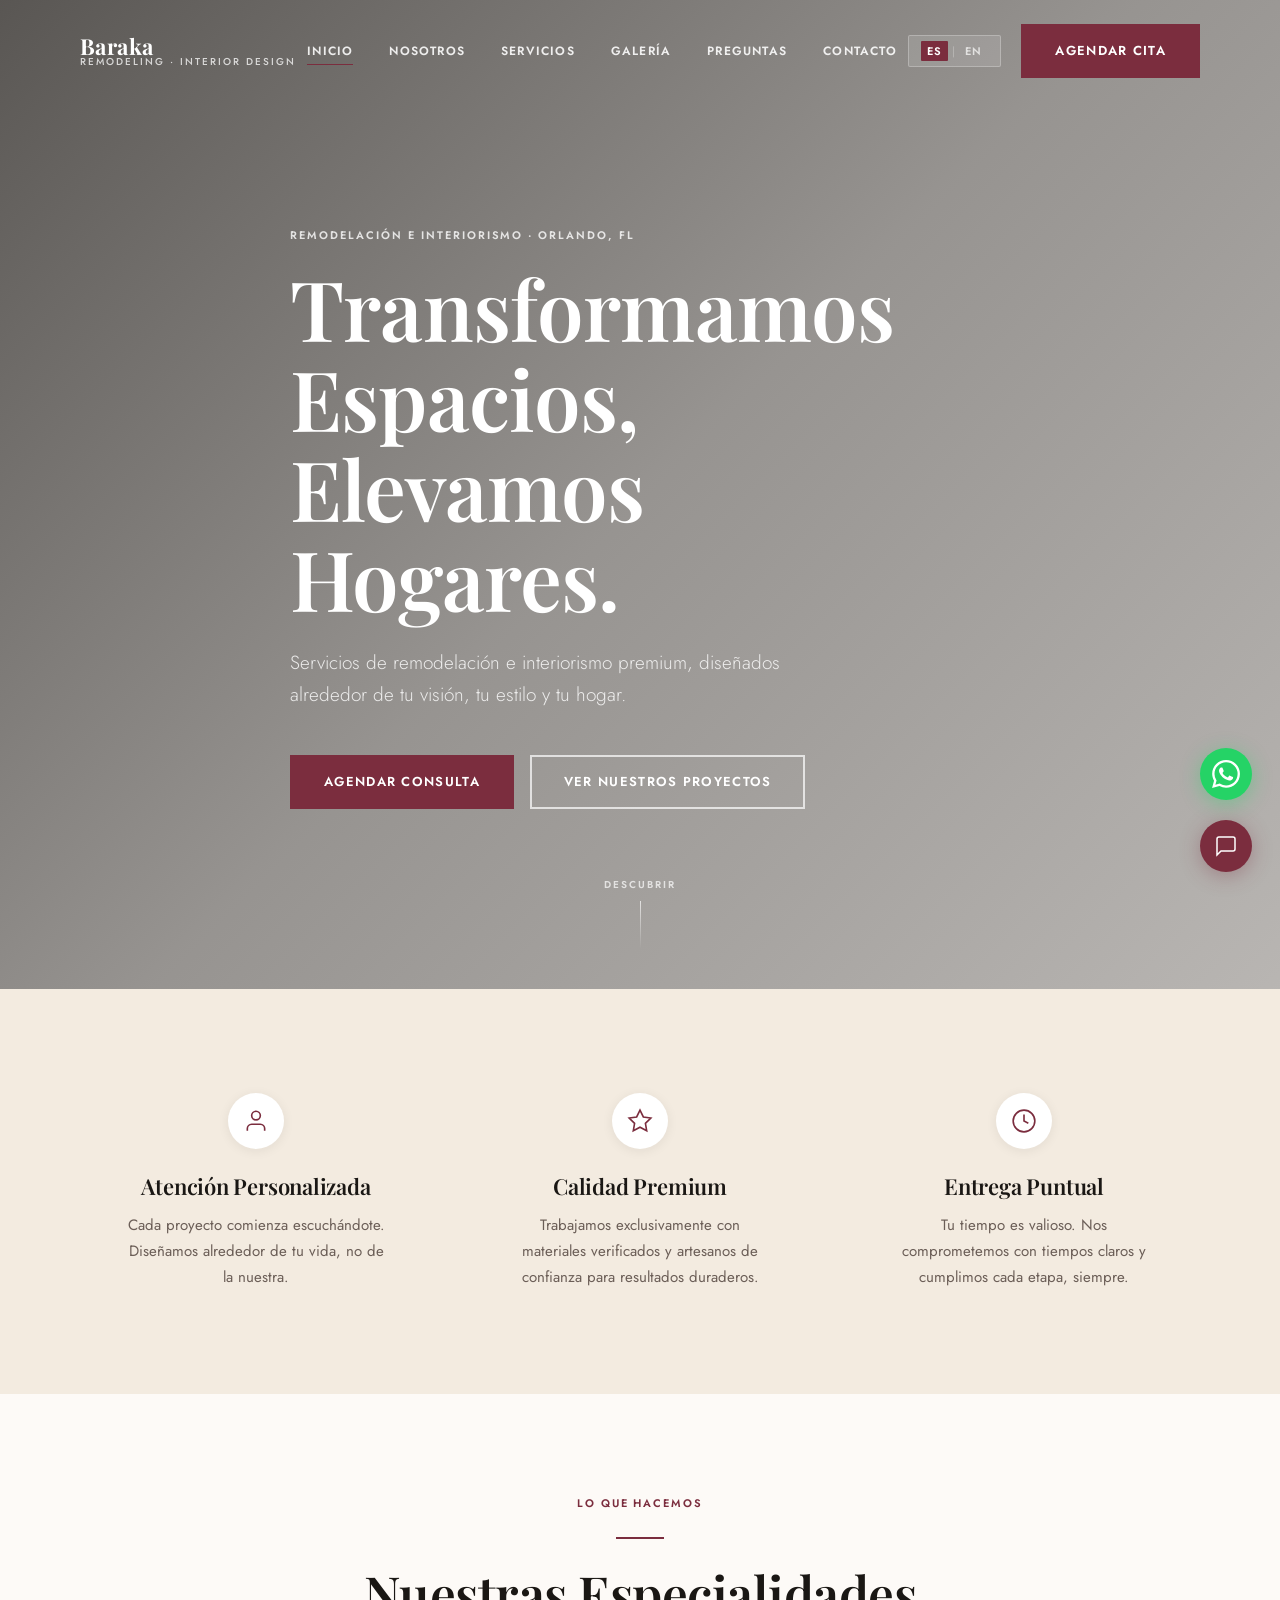
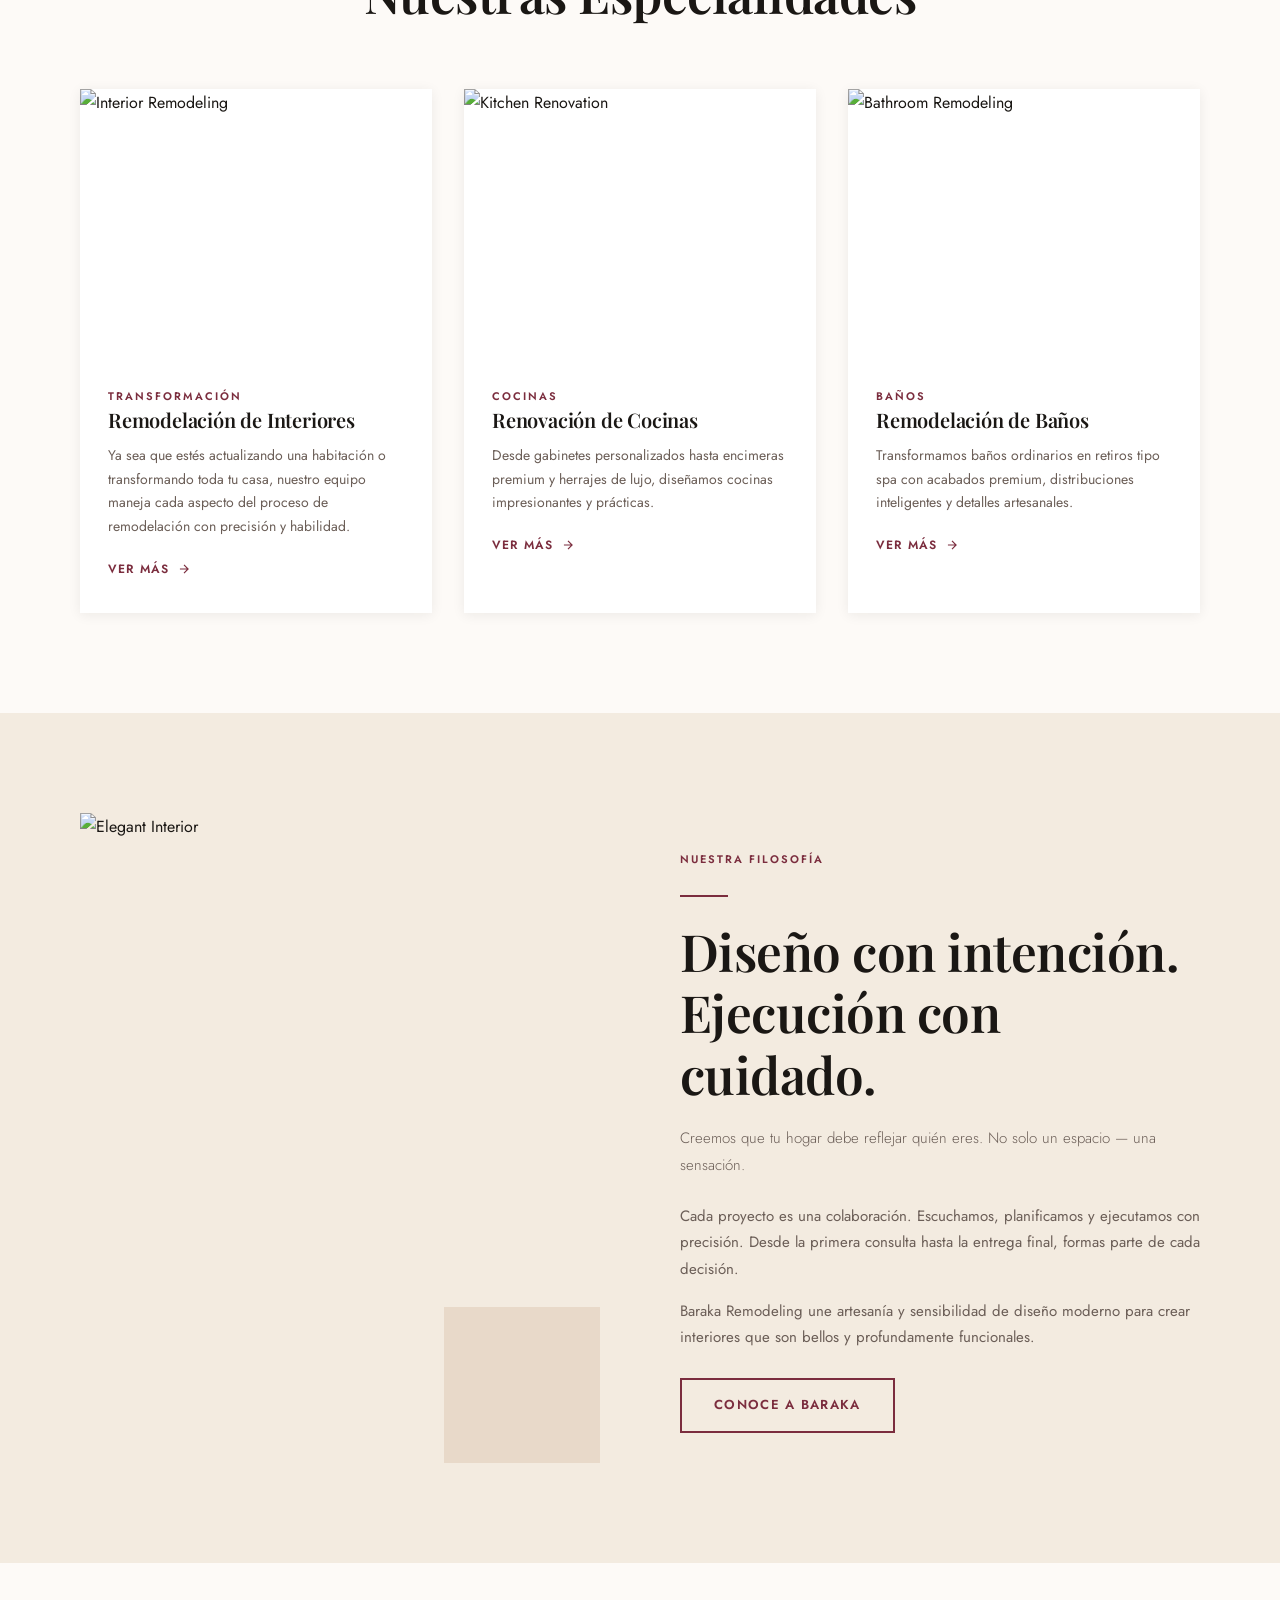
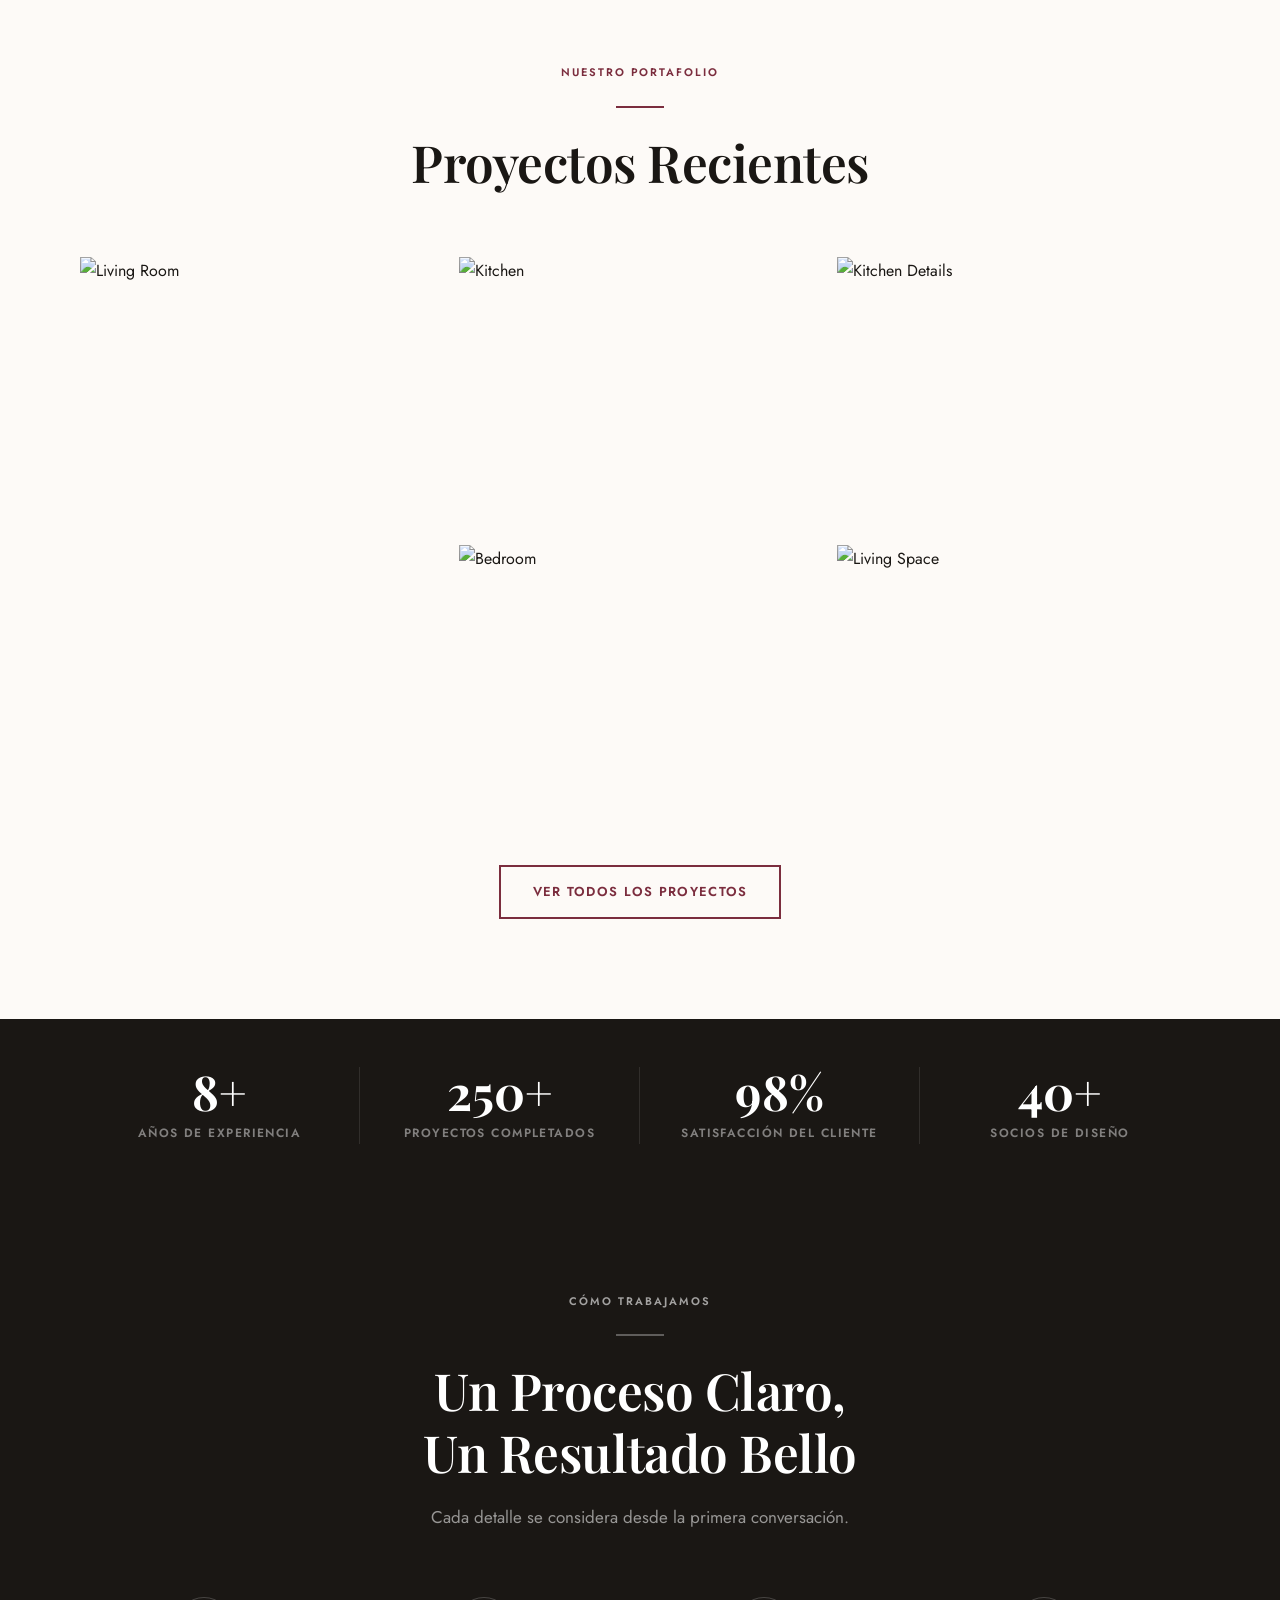
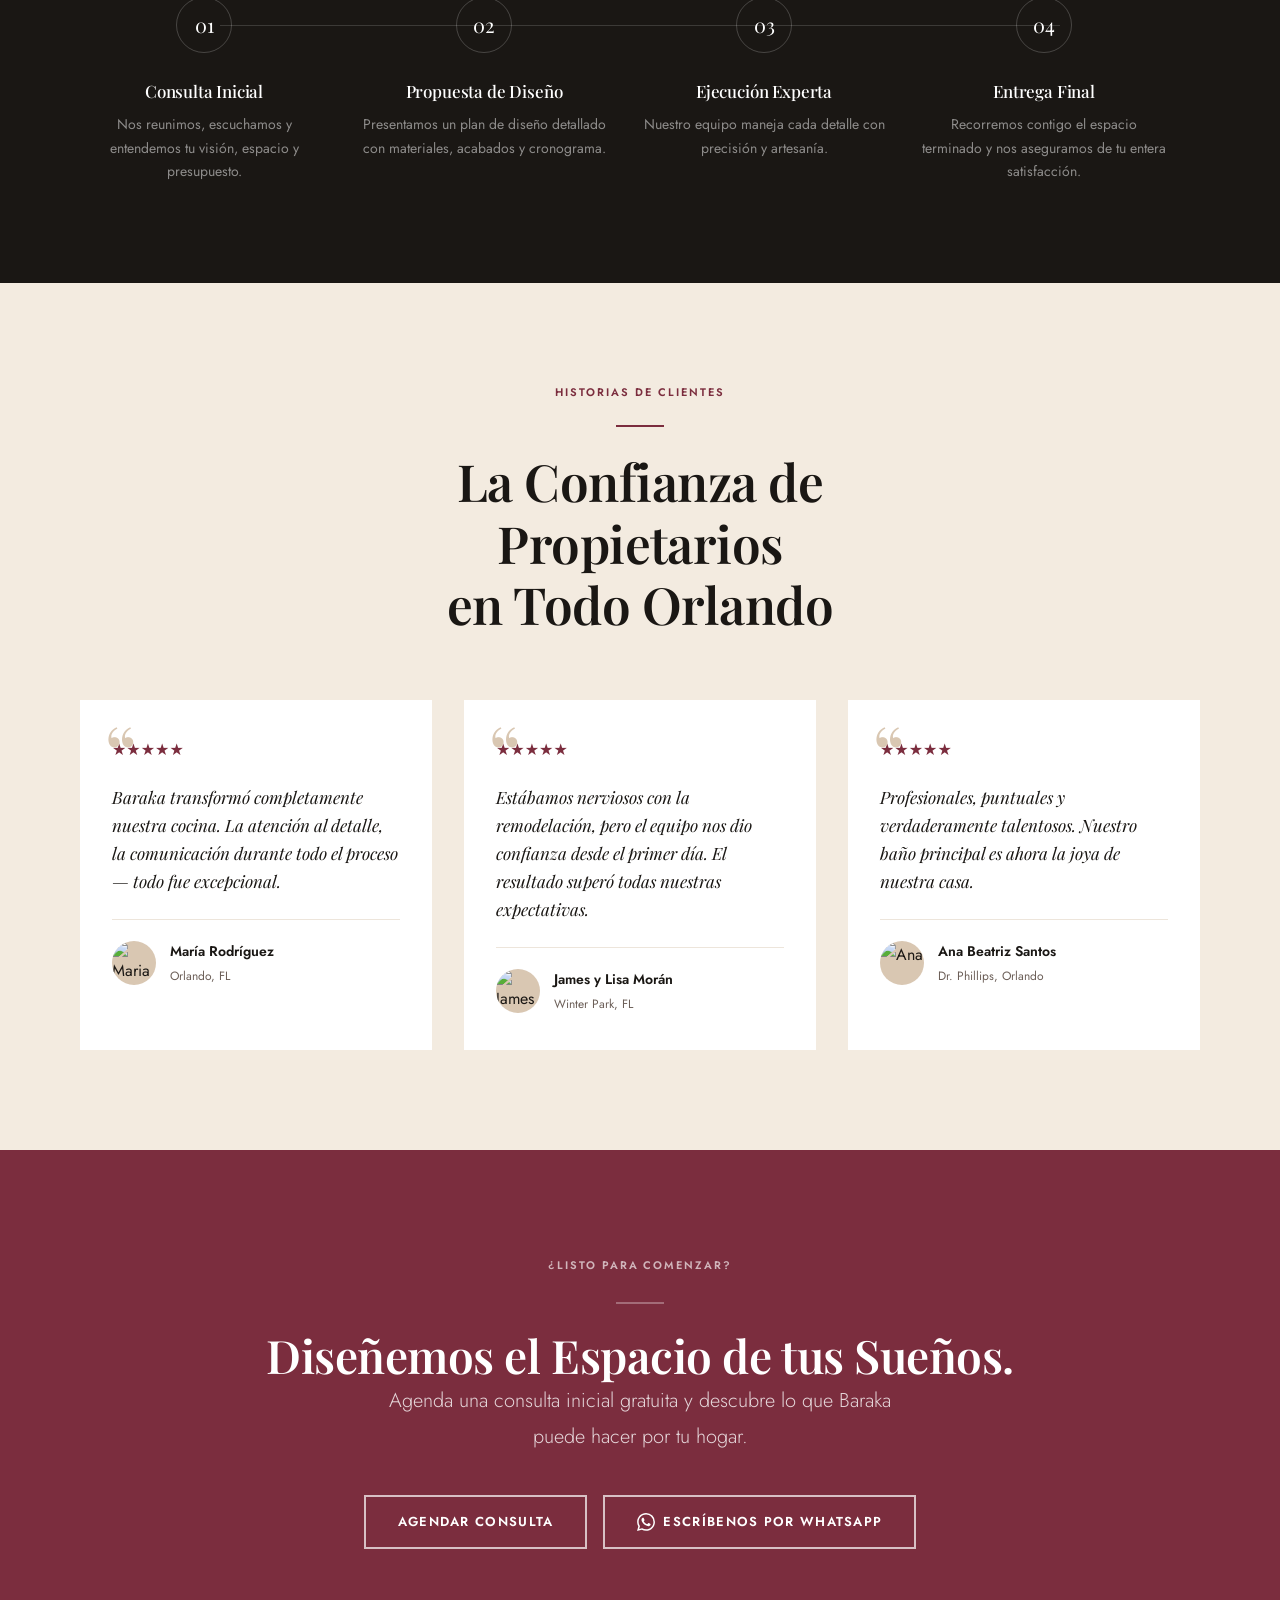
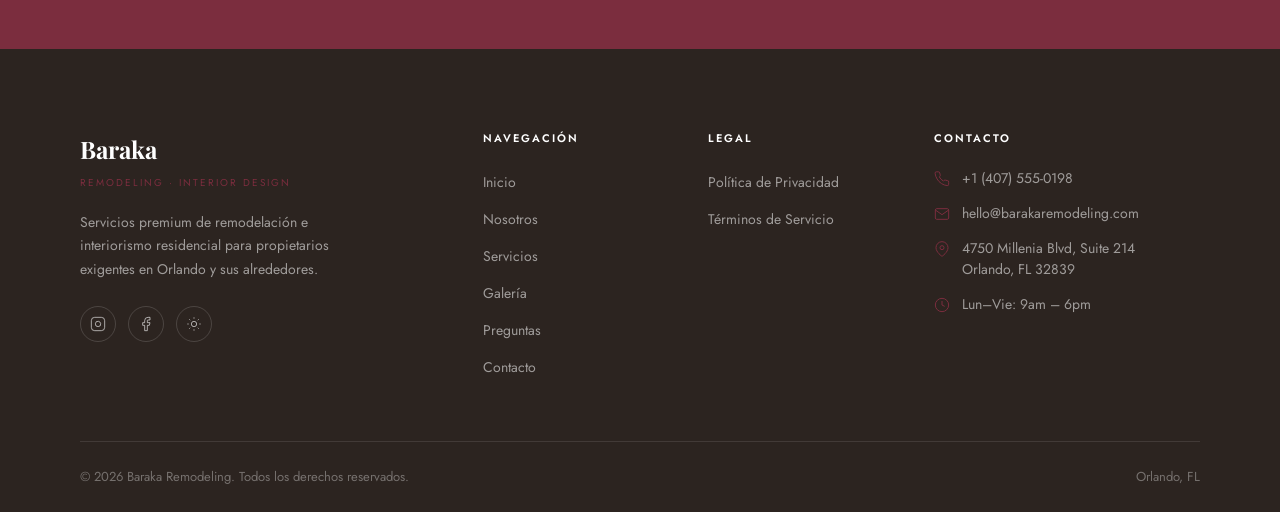
==== index.html @ dc4f1416 "full demo" ====
<!DOCTYPE html>
<html lang="es">
<head>
  <meta charset="UTF-8">
  <meta name="viewport" content="width=device-width, initial-scale=1.0">
  <meta name="description" content="Baraka Remodeling — Premium interior remodeling and design services in Orlando, FL. Transformamos espacios, elevamos hogares.">
  <title>Baraka Remodeling | Interior Design · Orlando, FL</title>
  <link rel="preconnect" href="https://fonts.googleapis.com">
  <link rel="preconnect" href="https://fonts.gstatic.com" crossorigin>
  <link rel="stylesheet" href="css/style.css">
  <!-- FB Pixel placeholder -->
  <!-- Google Analytics placeholder -->
</head>
<body>

<!-- ============================================================
     NAVBAR
     ============================================================ -->
<nav class="navbar transparent">
  <div class="nav-inner">
    <a href="index.html" class="nav-logo">
      <span class="logo-main">Baraka</span>
      <span class="logo-sub">Remodeling · Interior Design</span>
    </a>
    <div class="nav-links">
      <a href="index.html"    class="nav-link" data-i18n="nav.home">Inicio</a>
      <a href="about.html"    class="nav-link" data-i18n="nav.about">Nosotros</a>
      <a href="services.html" class="nav-link" data-i18n="nav.services">Servicios</a>
      <a href="gallery.html"  class="nav-link" data-i18n="nav.gallery">Galería</a>
      <a href="faq.html"      class="nav-link" data-i18n="nav.faq">Preguntas</a>
      <a href="contact.html"  class="nav-link" data-i18n="nav.contact">Contacto</a>
    </div>
    <div class="nav-right">
      <div class="lang-toggle">
        <button class="lang-btn" data-lang="es">ES</button>
        <span class="lang-sep">|</span>
        <button class="lang-btn" data-lang="en">EN</button>
      </div>
      <a href="contact.html" class="btn btn-primary nav-cta" data-i18n="nav.book">Agendar Cita</a>
    </div>
    <button class="hamburger" aria-label="Menu">
      <span></span><span></span><span></span>
    </button>
  </div>
</nav>

<!-- Mobile Nav -->
<div class="mobile-nav">
  <a href="index.html"    class="nav-link" data-i18n="nav.home">Inicio</a>
  <a href="about.html"    class="nav-link" data-i18n="nav.about">Nosotros</a>
  <a href="services.html" class="nav-link" data-i18n="nav.services">Servicios</a>
  <a href="gallery.html"  class="nav-link" data-i18n="nav.gallery">Galería</a>
  <a href="faq.html"      class="nav-link" data-i18n="nav.faq">Preguntas</a>
  <a href="contact.html"  class="nav-link" data-i18n="nav.contact">Contacto</a>
  <div class="mobile-lang">
    <button class="lang-btn" data-lang="es">ES</button>
    <button class="lang-btn" data-lang="en">EN</button>
  </div>
  <a href="contact.html" class="btn btn-primary" data-i18n="nav.book">Agendar Cita</a>
</div>

<!-- ============================================================
     HERO
     ============================================================ -->
<section class="hero">
  <div class="hero-bg" style="background-image: url('https://images.unsplash.com/photo-1618221195710-dd6b41faaea6?w=1800&q=85&auto=format&fit=crop');"></div>
  <div class="hero-overlay"></div>
  <div class="hero-content container">
    <span class="label" data-i18n="hero.label">Remodelación e Interiorismo · Orlando, FL</span>
    <h1 data-i18n="hero.h1">Transformamos Espacios,<br>Elevamos Hogares.</h1>
    <p class="hero-sub" data-i18n="hero.sub">Servicios de remodelación e interiorismo premium, diseñados alrededor de tu visión, tu estilo y tu hogar.</p>
    <div class="hero-cta">
      <a href="contact.html" class="btn btn-primary" data-i18n="hero.cta1">Agendar Consulta</a>
      <a href="gallery.html" class="btn btn-outline-light" data-i18n="hero.cta2">Ver Nuestros Proyectos</a>
    </div>
  </div>
  <div class="hero-scroll">
    <span data-i18n="hero.scroll">Descubrir</span>
    <div class="scroll-line"></div>
  </div>
</section>

<!-- ============================================================
     DIFFERENTIATORS
     ============================================================ -->
<section class="diff-section section-sm">
  <div class="container">
    <div class="diff-grid">
      <div class="diff-item fade-up">
        <div class="diff-icon">
          <svg viewBox="0 0 24 24" fill="none" stroke="currentColor" stroke-width="1.5">
            <path d="M20 21v-2a4 4 0 0 0-4-4H8a4 4 0 0 0-4 4v2"/>
            <circle cx="12" cy="7" r="4"/>
          </svg>
        </div>
        <h3 data-i18n="diff.1.title">Atención Personalizada</h3>
        <p data-i18n="diff.1.text">Cada proyecto comienza escuchándote. Diseñamos alrededor de tu vida, no de la nuestra.</p>
      </div>
      <div class="diff-item fade-up fade-up-delay-2">
        <div class="diff-icon">
          <svg viewBox="0 0 24 24" fill="none" stroke="currentColor" stroke-width="1.5">
            <path d="M12 2l3.09 6.26L22 9.27l-5 4.87 1.18 6.88L12 17.77l-6.18 3.25L7 14.14 2 9.27l6.91-1.01L12 2z"/>
          </svg>
        </div>
        <h3 data-i18n="diff.2.title">Calidad Premium</h3>
        <p data-i18n="diff.2.text">Trabajamos exclusivamente con materiales verificados y artesanos de confianza para resultados duraderos.</p>
      </div>
      <div class="diff-item fade-up fade-up-delay-4">
        <div class="diff-icon">
          <svg viewBox="0 0 24 24" fill="none" stroke="currentColor" stroke-width="1.5">
            <circle cx="12" cy="12" r="10"/>
            <polyline points="12 6 12 12 16 14"/>
          </svg>
        </div>
        <h3 data-i18n="diff.3.title">Entrega Puntual</h3>
        <p data-i18n="diff.3.text">Tu tiempo es valioso. Nos comprometemos con tiempos claros y cumplimos cada etapa, siempre.</p>
      </div>
    </div>
  </div>
</section>

<!-- ============================================================
     SERVICES
     ============================================================ -->
<section style="background: var(--cream);">
  <div class="container">
    <div class="section-header fade-up">
      <span class="label" data-i18n="services.label">Lo Que Hacemos</span>
      <span class="divider"></span>
      <h2 data-i18n="services.h2">Nuestras Especialidades</h2>
    </div>
    <div class="services-grid">
      <div class="service-card fade-up">
        <div class="service-card-img">
          <img src="https://images.unsplash.com/photo-1600210492493-0946911123ea?w=800&q=80&auto=format&fit=crop" alt="Interior Remodeling" loading="lazy">
        </div>
        <div class="service-card-body">
          <span class="label" data-i18n="s1.label">Transformación</span>
          <h3 data-i18n="s1.title">Remodelación de Interiores</h3>
          <p data-i18n="s1.p">Ya sea que estés actualizando una habitación o transformando toda tu casa, nuestro equipo maneja cada aspecto con precisión.</p>
          <a href="services.html" class="service-card-link">
            <span data-i18n="services.link">Ver más</span>
            <svg viewBox="0 0 24 24" fill="none" stroke="currentColor" stroke-width="2"><path d="M5 12h14M12 5l7 7-7 7"/></svg>
          </a>
        </div>
      </div>
      <div class="service-card fade-up fade-up-delay-2">
        <div class="service-card-img">
          <img src="https://images.unsplash.com/photo-1556909114-f6e7ad7d3136?w=800&q=80&auto=format&fit=crop" alt="Kitchen Renovation" loading="lazy">
        </div>
        <div class="service-card-body">
          <span class="label" data-i18n="s3.label">Cocinas</span>
          <h3 data-i18n="s3.title">Renovación de Cocinas</h3>
          <p data-i18n="s3.p">Desde gabinetes personalizados hasta encimeras premium y herrajes de lujo, diseñamos cocinas impresionantes y prácticas.</p>
          <a href="services.html" class="service-card-link">
            <span data-i18n="services.link">Ver más</span>
            <svg viewBox="0 0 24 24" fill="none" stroke="currentColor" stroke-width="2"><path d="M5 12h14M12 5l7 7-7 7"/></svg>
          </a>
        </div>
      </div>
      <div class="service-card fade-up fade-up-delay-4">
        <div class="service-card-img">
          <img src="https://images.unsplash.com/photo-1552321554-5fefe8c9ef14?w=800&q=80&auto=format&fit=crop" alt="Bathroom Remodeling" loading="lazy">
        </div>
        <div class="service-card-body">
          <span class="label" data-i18n="s4.label">Baños</span>
          <h3 data-i18n="s4.title">Remodelación de Baños</h3>
          <p data-i18n="s4.p">Transformamos baños ordinarios en retiros tipo spa con acabados premium, distribuciones inteligentes y detalles artesanales.</p>
          <a href="services.html" class="service-card-link">
            <span data-i18n="services.link">Ver más</span>
            <svg viewBox="0 0 24 24" fill="none" stroke="currentColor" stroke-width="2"><path d="M5 12h14M12 5l7 7-7 7"/></svg>
          </a>
        </div>
      </div>
    </div>
  </div>
</section>

<!-- ============================================================
     APPROACH / PHILOSOPHY SPLIT
     ============================================================ -->
<section class="split-section bg-beige">
  <div class="container">
    <div class="split-grid">
      <div class="split-img fade-up">
        <img src="https://images.unsplash.com/photo-1615529328331-f8917597711f?w=900&q=80&auto=format&fit=crop" alt="Elegant Interior" loading="lazy">
        <div class="split-img-accent"></div>
      </div>
      <div class="split-text fade-up fade-up-delay-2">
        <span class="label" data-i18n="approach.label">Nuestra Filosofía</span>
        <span class="divider divider-left"></span>
        <h2 data-i18n="approach.h2">Diseño con intención.<br>Ejecutado con cuidado.</h2>
        <p class="lead" data-i18n="approach.lead">Creemos que tu hogar debe reflejar quién eres. No solo un espacio — una sensación.</p>
        <p data-i18n="approach.p1">Cada proyecto es una colaboración. Escuchamos, planificamos y ejecutamos con precisión. Desde la primera consulta hasta la entrega final, formas parte de cada decisión.</p>
        <p data-i18n="approach.p2">Baraka Remodeling une artesanía y sensibilidad de diseño moderno para crear interiores que son bellos y profundamente funcionales.</p>
        <a href="about.html" class="btn btn-wine-outline" data-i18n="approach.cta">Conoce a Baraka</a>
      </div>
    </div>
  </div>
</section>

<!-- ============================================================
     GALLERY PREVIEW
     ============================================================ -->
<section style="background: var(--cream);">
  <div class="container">
    <div class="section-header fade-up">
      <span class="label" data-i18n="gallery.label">Nuestro Portafolio</span>
      <span class="divider"></span>
      <h2 data-i18n="gallery.h2">Proyectos Recientes</h2>
    </div>
    <div class="gallery-preview-grid fade-up">
      <div class="gallery-item tall">
        <img src="https://images.unsplash.com/photo-1586023492125-27b2c045efd7?w=800&q=80&auto=format&fit=crop" alt="Living Room" loading="lazy">
        <div class="gallery-overlay">
          <div class="gallery-overlay-icon">
            <svg width="32" height="32" viewBox="0 0 24 24" fill="none" stroke="currentColor" stroke-width="1.5"><path d="M21 15a2 2 0 0 1-2 2H7l-4 4V5a2 2 0 0 1 2-2h14a2 2 0 0 1 2 2z"/></svg>
          </div>
        </div>
      </div>
      <div class="gallery-item">
        <img src="https://images.unsplash.com/photo-1631679706909-1844bbd07221?w=800&q=80&auto=format&fit=crop" alt="Kitchen" loading="lazy">
        <div class="gallery-overlay"><div class="gallery-overlay-icon"><svg width="32" height="32" viewBox="0 0 24 24" fill="none" stroke="currentColor" stroke-width="1.5"><path d="M21 15a2 2 0 0 1-2 2H7l-4 4V5a2 2 0 0 1 2-2h14a2 2 0 0 1 2 2z"/></svg></div></div>
      </div>
      <div class="gallery-item">
        <img src="https://images.unsplash.com/photo-1600566752355-35792bedcfea?w=800&q=80&auto=format&fit=crop" alt="Kitchen Details" loading="lazy">
        <div class="gallery-overlay"><div class="gallery-overlay-icon"><svg width="32" height="32" viewBox="0 0 24 24" fill="none" stroke="currentColor" stroke-width="1.5"><path d="M21 15a2 2 0 0 1-2 2H7l-4 4V5a2 2 0 0 1 2-2h14a2 2 0 0 1 2 2z"/></svg></div></div>
      </div>
      <div class="gallery-item">
        <img src="https://images.unsplash.com/photo-1560185007-cde436f6a4d0?w=800&q=80&auto=format&fit=crop" alt="Bedroom" loading="lazy">
        <div class="gallery-overlay"><div class="gallery-overlay-icon"><svg width="32" height="32" viewBox="0 0 24 24" fill="none" stroke="currentColor" stroke-width="1.5"><path d="M21 15a2 2 0 0 1-2 2H7l-4 4V5a2 2 0 0 1 2-2h14a2 2 0 0 1 2 2z"/></svg></div></div>
      </div>
      <div class="gallery-item">
        <img src="https://images.unsplash.com/photo-1583847268964-b28dc8f51f92?w=800&q=80&auto=format&fit=crop" alt="Living Space" loading="lazy">
        <div class="gallery-overlay"><div class="gallery-overlay-icon"><svg width="32" height="32" viewBox="0 0 24 24" fill="none" stroke="currentColor" stroke-width="1.5"><path d="M21 15a2 2 0 0 1-2 2H7l-4 4V5a2 2 0 0 1 2-2h14a2 2 0 0 1 2 2z"/></svg></div></div>
      </div>
    </div>
    <div style="text-align: center; margin-top: 48px;" class="fade-up">
      <a href="gallery.html" class="btn btn-wine-outline" data-i18n="gallery.cta">Ver Todos los Proyectos</a>
    </div>
  </div>
</section>

<!-- ============================================================
     STATS BAR
     ============================================================ -->
<div class="stats-bar">
  <div class="container">
    <div class="stats-grid">
      <div class="stat-item fade-up">
        <div class="stat-num" data-i18n="stats.1.num">8<span>+</span></div>
        <div class="stat-label" data-i18n="stats.1.label">Años de Experiencia</div>
      </div>
      <div class="stat-item fade-up fade-up-delay-1">
        <div class="stat-num" data-i18n="stats.2.num">250<span>+</span></div>
        <div class="stat-label" data-i18n="stats.2.label">Proyectos Completados</div>
      </div>
      <div class="stat-item fade-up fade-up-delay-2">
        <div class="stat-num" data-i18n="stats.3.num">98<span>%</span></div>
        <div class="stat-label" data-i18n="stats.3.label">Satisfacción del Cliente</div>
      </div>
      <div class="stat-item fade-up fade-up-delay-3">
        <div class="stat-num" data-i18n="stats.4.num">40<span>+</span></div>
        <div class="stat-label" data-i18n="stats.4.label">Socios de Diseño</div>
      </div>
    </div>
  </div>
</div>

<!-- ============================================================
     PROCESS
     ============================================================ -->
<section class="process-section">
  <div class="container">
    <div class="section-header fade-up">
      <span class="label" data-i18n="process.label">Cómo Trabajamos</span>
      <span class="divider"></span>
      <h2 data-i18n="process.h2">Un Proceso Claro,<br>Un Resultado Bello</h2>
      <p data-i18n="process.sub">Cada detalle se considera desde la primera conversación.</p>
    </div>
    <div class="process-grid">
      <div class="process-step fade-up">
        <div class="process-num">01</div>
        <h4 data-i18n="process.1.title">Consulta Inicial</h4>
        <p data-i18n="process.1.text">Nos reunimos, escuchamos y entendemos tu visión, espacio y presupuesto.</p>
      </div>
      <div class="process-step fade-up fade-up-delay-1">
        <div class="process-num">02</div>
        <h4 data-i18n="process.2.title">Propuesta de Diseño</h4>
        <p data-i18n="process.2.text">Presentamos un plan de diseño detallado con materiales, acabados y cronograma.</p>
      </div>
      <div class="process-step fade-up fade-up-delay-2">
        <div class="process-num">03</div>
        <h4 data-i18n="process.3.title">Ejecución Experta</h4>
        <p data-i18n="process.3.text">Nuestro equipo maneja cada detalle con precisión y artesanía.</p>
      </div>
      <div class="process-step fade-up fade-up-delay-3">
        <div class="process-num">04</div>
        <h4 data-i18n="process.4.title">Entrega Final</h4>
        <p data-i18n="process.4.text">Recorremos contigo el espacio terminado y nos aseguramos de tu entera satisfacción.</p>
      </div>
    </div>
  </div>
</section>

<!-- ============================================================
     TESTIMONIALS
     ============================================================ -->
<section class="testimonials-section">
  <div class="container">
    <div class="section-header fade-up">
      <span class="label" data-i18n="testimonials.label">Historias de Clientes</span>
      <span class="divider"></span>
      <h2 data-i18n="testimonials.h2">La Confianza de Propietarios<br>en Todo Orlando</h2>
    </div>
    <div class="testimonial-grid">
      <div class="testimonial-card fade-up">
        <div class="testimonial-stars">
          ★★★★★
        </div>
        <blockquote data-i18n="testimonials.1.q">"Baraka transformó completamente nuestra cocina. La atención al detalle, la comunicación durante todo el proceso — todo fue excepcional."</blockquote>
        <div class="testimonial-author">
          <div class="testimonial-avatar">
            <img src="https://images.unsplash.com/photo-1494790108377-be9c29b29330?w=120&q=80&auto=format&fit=crop&crop=face" alt="Maria" loading="lazy">
          </div>
          <div>
            <div class="testimonial-name" data-i18n="testimonials.1.name">María Rodríguez</div>
            <div class="testimonial-loc" data-i18n="testimonials.1.loc">Orlando, FL</div>
          </div>
        </div>
      </div>
      <div class="testimonial-card fade-up fade-up-delay-2">
        <div class="testimonial-stars">★★★★★</div>
        <blockquote data-i18n="testimonials.2.q">"Estábamos nerviosos con la remodelación, pero el equipo nos dio confianza desde el primer día. El resultado superó todas nuestras expectativas."</blockquote>
        <div class="testimonial-author">
          <div class="testimonial-avatar">
            <img src="https://images.unsplash.com/photo-1500648767791-00dcc994a43e?w=120&q=80&auto=format&fit=crop&crop=face" alt="James" loading="lazy">
          </div>
          <div>
            <div class="testimonial-name" data-i18n="testimonials.2.name">James y Lisa Morán</div>
            <div class="testimonial-loc" data-i18n="testimonials.2.loc">Winter Park, FL</div>
          </div>
        </div>
      </div>
      <div class="testimonial-card fade-up fade-up-delay-4">
        <div class="testimonial-stars">★★★★★</div>
        <blockquote data-i18n="testimonials.3.q">"Profesionales, puntuales y verdaderamente talentosos. Nuestro baño principal es ahora la joya de nuestra casa."</blockquote>
        <div class="testimonial-author">
          <div class="testimonial-avatar">
            <img src="https://images.unsplash.com/photo-1531746020798-e6953c6e8e04?w=120&q=80&auto=format&fit=crop&crop=face" alt="Ana" loading="lazy">
          </div>
          <div>
            <div class="testimonial-name" data-i18n="testimonials.3.name">Ana Beatriz Santos</div>
            <div class="testimonial-loc" data-i18n="testimonials.3.loc">Dr. Phillips, Orlando</div>
          </div>
        </div>
      </div>
    </div>
  </div>
</section>

<!-- ============================================================
     CTA FINAL
     ============================================================ -->
<section class="cta-section">
  <div class="container">
    <div class="fade-up" style="text-align: center;">
      <span class="label" data-i18n="cta.label">¿Listo para Comenzar?</span>
      <span class="divider"></span>
      <h2 data-i18n="cta.h2">Diseñemos el Espacio de tus Sueños.</h2>
      <p class="lead" data-i18n="cta.lead">Agenda una consulta inicial gratuita y descubre lo que Baraka puede hacer por tu hogar.</p>
      <div class="cta-btns">
        <a href="contact.html" class="btn btn-outline-light" data-i18n="cta.btn1">Agendar Consulta</a>
        <a href="https://wa.me/14075550198" target="_blank" rel="noopener" class="btn btn-outline-light">
          <svg width="18" height="18" viewBox="0 0 24 24" fill="currentColor"><path d="M17.472 14.382c-.297-.149-1.758-.867-2.03-.967-.273-.099-.471-.148-.67.15-.197.297-.767.966-.94 1.164-.173.199-.347.223-.644.075-.297-.15-1.255-.463-2.39-1.475-.883-.788-1.48-1.761-1.653-2.059-.173-.297-.018-.458.13-.606.134-.133.298-.347.446-.52.149-.174.198-.298.298-.497.099-.198.05-.371-.025-.52-.075-.149-.669-1.612-.916-2.207-.242-.579-.487-.5-.669-.51-.173-.008-.371-.01-.57-.01-.198 0-.52.074-.792.372-.272.297-1.04 1.016-1.04 2.479 0 1.462 1.065 2.875 1.213 3.074.149.198 2.096 3.2 5.077 4.487.709.306 1.262.489 1.694.625.712.227 1.36.195 1.871.118.571-.085 1.758-.719 2.006-1.413.248-.694.248-1.289.173-1.413-.074-.124-.272-.198-.57-.347m-5.421 7.403h-.004a9.87 9.87 0 01-5.031-1.378l-.361-.214-3.741.982.998-3.648-.235-.374a9.86 9.86 0 01-1.51-5.26c.001-5.45 4.436-9.884 9.888-9.884 2.64 0 5.122 1.03 6.988 2.898a9.825 9.825 0 012.893 6.994c-.003 5.45-4.437 9.884-9.885 9.884m8.413-18.297A11.815 11.815 0 0012.05 0C5.495 0 .16 5.335.157 11.892c0 2.096.547 4.142 1.588 5.945L.057 24l6.305-1.654a11.882 11.882 0 005.683 1.448h.005c6.554 0 11.89-5.335 11.893-11.893a11.821 11.821 0 00-3.48-8.413z"/></svg>
          <span data-i18n="cta.btn2">Escríbenos por WhatsApp</span>
        </a>
      </div>
    </div>
  </div>
</section>

<!-- ============================================================
     FOOTER
     ============================================================ -->
<footer>
  <div class="container">
    <div class="footer-grid">
      <div class="footer-brand">
        <span class="logo-main">Baraka</span>
        <span class="logo-sub">Remodeling · Interior Design</span>
        <p data-i18n="footer.desc">Servicios premium de remodelación e interiorismo residencial para propietarios exigentes en Orlando y sus alrededores.</p>
        <div class="footer-social">
          <a href="#" aria-label="Instagram">
            <svg viewBox="0 0 24 24" fill="none" stroke="currentColor" stroke-width="1.5"><rect x="2" y="2" width="20" height="20" rx="5" ry="5"/><path d="M16 11.37A4 4 0 1 1 12.63 8 4 4 0 0 1 16 11.37z"/><line x1="17.5" y1="6.5" x2="17.51" y2="6.5"/></svg>
          </a>
          <a href="#" aria-label="Facebook">
            <svg viewBox="0 0 24 24" fill="none" stroke="currentColor" stroke-width="1.5"><path d="M18 2h-3a5 5 0 0 0-5 5v3H7v4h3v8h4v-8h3l1-4h-4V7a1 1 0 0 1 1-1h3z"/></svg>
          </a>
          <a href="#" aria-label="Pinterest">
            <svg viewBox="0 0 24 24" fill="none" stroke="currentColor" stroke-width="1.5"><path d="M8 12a4 4 0 1 0 8 0 4 4 0 0 0-8 0"/><path d="M12 2v2M12 20v2M4.93 4.93l1.41 1.41M17.66 17.66l1.41 1.41M2 12h2M20 12h2M4.93 19.07l1.41-1.41M17.66 6.34l1.41-1.41"/></svg>
          </a>
        </div>
      </div>

      <div class="footer-col">
        <h5 data-i18n="footer.links">Navegación</h5>
        <ul>
          <li><a href="index.html"    data-i18n="nav.home">Inicio</a></li>
          <li><a href="about.html"    data-i18n="nav.about">Nosotros</a></li>
          <li><a href="services.html" data-i18n="nav.services">Servicios</a></li>
          <li><a href="gallery.html"  data-i18n="nav.gallery">Galería</a></li>
          <li><a href="faq.html"      data-i18n="nav.faq">Preguntas</a></li>
          <li><a href="contact.html"  data-i18n="nav.contact">Contacto</a></li>
        </ul>
      </div>

      <div class="footer-col">
        <h5 data-i18n="footer.legal">Legal</h5>
        <ul>
          <li><a href="#" data-i18n="footer.privacy">Política de Privacidad</a></li>
          <li><a href="#" data-i18n="footer.terms">Términos de Servicio</a></li>
        </ul>
      </div>

      <div class="footer-col">
        <h5 data-i18n="footer.contact">Contacto</h5>
        <div class="footer-contact-item">
          <svg viewBox="0 0 24 24" fill="none" stroke="currentColor" stroke-width="1.5"><path d="M22 16.92v3a2 2 0 0 1-2.18 2 19.79 19.79 0 0 1-8.63-3.07A19.5 19.5 0 0 1 4.69 12a19.79 19.79 0 0 1-3.07-8.67A2 2 0 0 1 3.6 1.24h3a2 2 0 0 1 2 1.72c.127.96.361 1.903.7 2.81a2 2 0 0 1-.45 2.11L7.91 8.84a16 16 0 0 0 6.29 6.29l.96-.96a2 2 0 0 1 2.11-.45c.907.339 1.85.573 2.81.7A2 2 0 0 1 22 16.92z"/></svg>
          <span data-i18n="footer.phone">+1 (407) 555-0198</span>
        </div>
        <div class="footer-contact-item">
          <svg viewBox="0 0 24 24" fill="none" stroke="currentColor" stroke-width="1.5"><path d="M4 4h16c1.1 0 2 .9 2 2v12c0 1.1-.9 2-2 2H4c-1.1 0-2-.9-2-2V6c0-1.1.9-2 2-2z"/><polyline points="22,6 12,13 2,6"/></svg>
          <span data-i18n="footer.email">hello@barakaremodeling.com</span>
        </div>
        <div class="footer-contact-item">
          <svg viewBox="0 0 24 24" fill="none" stroke="currentColor" stroke-width="1.5"><path d="M21 10c0 7-9 13-9 13s-9-6-9-13a9 9 0 0 1 18 0z"/><circle cx="12" cy="10" r="3"/></svg>
          <span data-i18n="footer.address">4750 Millenia Blvd, Suite 214<br>Orlando, FL 32839</span>
        </div>
        <div class="footer-contact-item">
          <svg viewBox="0 0 24 24" fill="none" stroke="currentColor" stroke-width="1.5"><circle cx="12" cy="12" r="10"/><polyline points="12 6 12 12 16 14"/></svg>
          <span data-i18n="footer.hours">Lun–Vie: 9am – 6pm</span>
        </div>
      </div>
    </div>
    <div class="footer-bottom">
      <span data-i18n="footer.copy">© 2026 Baraka Remodeling. Todos los derechos reservados.</span>
      <span data-i18n="footer.loc">Orlando, FL</span>
    </div>
  </div>
</footer>

<!-- ============================================================
     WHATSAPP FLOAT
     ============================================================ -->
<a href="https://wa.me/14075550198" target="_blank" rel="noopener" class="whatsapp-float" aria-label="WhatsApp">
  <svg viewBox="0 0 24 24" fill="currentColor"><path d="M17.472 14.382c-.297-.149-1.758-.867-2.03-.967-.273-.099-.471-.148-.67.15-.197.297-.767.966-.94 1.164-.173.199-.347.223-.644.075-.297-.15-1.255-.463-2.39-1.475-.883-.788-1.48-1.761-1.653-2.059-.173-.297-.018-.458.13-.606.134-.133.298-.347.446-.52.149-.174.198-.298.298-.497.099-.198.05-.371-.025-.52-.075-.149-.669-1.612-.916-2.207-.242-.579-.487-.5-.669-.51-.173-.008-.371-.01-.57-.01-.198 0-.52.074-.792.372-.272.297-1.04 1.016-1.04 2.479 0 1.462 1.065 2.875 1.213 3.074.149.198 2.096 3.2 5.077 4.487.709.306 1.262.489 1.694.625.712.227 1.36.195 1.871.118.571-.085 1.758-.719 2.006-1.413.248-.694.248-1.289.173-1.413-.074-.124-.272-.198-.57-.347m-5.421 7.403h-.004a9.87 9.87 0 01-5.031-1.378l-.361-.214-3.741.982.998-3.648-.235-.374a9.86 9.86 0 01-1.51-5.26c.001-5.45 4.436-9.884 9.888-9.884 2.64 0 5.122 1.03 6.988 2.898a9.825 9.825 0 012.893 6.994c-.003 5.45-4.437 9.884-9.885 9.884m8.413-18.297A11.815 11.815 0 0012.05 0C5.495 0 .16 5.335.157 11.892c0 2.096.547 4.142 1.588 5.945L.057 24l6.305-1.654a11.882 11.882 0 005.683 1.448h.005c6.554 0 11.89-5.335 11.893-11.893a11.821 11.821 0 00-3.48-8.413z"/></svg>
</a>

<!-- ============================================================
     CHATBOT
     ============================================================ -->
<div class="chatbot-float">
  <div class="chat-window" id="chat-window">
    <div class="chat-header">
      <div class="chat-avatar">
        <svg viewBox="0 0 24 24" fill="none" stroke="currentColor" stroke-width="1.5"><path d="M21 15a2 2 0 0 1-2 2H7l-4 4V5a2 2 0 0 1 2-2h14a2 2 0 0 1 2 2z"/></svg>
      </div>
      <div class="chat-header-info">
        <div class="chat-name">Baraka Assistant</div>
        <div class="chat-status"><span class="status-dot"></span> En línea · Online</div>
      </div>
    </div>
    <div class="chat-messages"></div>
    <div class="chat-chips">
      <button class="chat-chip" data-i18n="chat.chip1">Servicios</button>
      <button class="chat-chip" data-i18n="chat.chip2">Agendar</button>
      <button class="chat-chip" data-i18n="chat.chip3">Contacto</button>
      <button class="chat-chip" data-i18n="chat.chip4">Precios</button>
    </div>
    <div class="chat-input-row">
      <input class="chat-input" type="text" data-i18n="chat.placeholder" placeholder="Escribe un mensaje…">
      <button class="chat-send" aria-label="Send">
        <svg viewBox="0 0 24 24" fill="none" stroke="currentColor" stroke-width="2"><line x1="22" y1="2" x2="11" y2="13"/><polygon points="22 2 15 22 11 13 2 9 22 2"/></svg>
      </button>
    </div>
  </div>
  <button class="chat-toggle-btn" aria-label="Chat">
    <svg viewBox="0 0 24 24" fill="none" stroke="currentColor" stroke-width="1.5"><path d="M21 15a2 2 0 0 1-2 2H7l-4 4V5a2 2 0 0 1 2-2h14a2 2 0 0 1 2 2z"/></svg>
  </button>
</div>

<script src="js/main.js"></script>
</body>
</html>
---- css/style.css ----
/* ============================================================
   BARAKA REMODELING — GLOBAL STYLES
   Premium Interior Design | Orlando, FL
   ============================================================ */

/* === GOOGLE FONTS === */
@import url('https://fonts.googleapis.com/css2?family=Playfair+Display:ital,wght@0,400;0,500;0,600;0,700;1,400;1,600&family=Jost:wght@300;400;500;600&display=swap');

/* === CSS VARIABLES === */
:root {
  --wine:       #7B2D3E;
  --wine-dark:  #5E1F2D;
  --wine-hover: #6A2535;
  --wine-tint:  rgba(123, 45, 62, 0.08);
  --beige:      #F3EBE0;
  --beige-mid:  #E8D9C9;
  --beige-dark: #D9C7B2;
  --cream:      #FDFAF7;
  --white:      #FFFFFF;
  --charcoal:   #1A1714;
  --warm-dark:  #2C2420;
  --warm-gray:  #6B5E57;
  --gray-soft:  #A89C95;
  --border:     #DDD3C8;
  --border-light: #EDE5DB;

  --font-serif: 'Playfair Display', Georgia, 'Times New Roman', serif;
  --font-sans:  'Jost', system-ui, -apple-system, sans-serif;

  --max-w:        1200px;
  --section-v:    100px;
  --section-v-sm: 64px;
  --gap:          32px;
  --gap-sm:       24px;

  --transition:      0.3s cubic-bezier(0.4, 0, 0.2, 1);
  --transition-slow: 0.5s cubic-bezier(0.4, 0, 0.2, 1);

  --shadow-sm: 0 2px 12px rgba(26, 23, 20, 0.07);
  --shadow-md: 0 6px 28px rgba(26, 23, 20, 0.10);
  --shadow-lg: 0 16px 56px rgba(26, 23, 20, 0.13);
}

/* === RESET === */
*, *::before, *::after { box-sizing: border-box; margin: 0; padding: 0; }
html { scroll-behavior: smooth; -webkit-font-smoothing: antialiased; }
body {
  font-family: var(--font-sans);
  font-size: 16px;
  font-weight: 400;
  line-height: 1.7;
  color: var(--charcoal);
  background-color: var(--cream);
  overflow-x: hidden;
}
img { display: block; max-width: 100%; height: auto; }
a { color: inherit; text-decoration: none; }
ul, ol { list-style: none; }
button { font-family: var(--font-sans); cursor: pointer; border: none; background: none; }

/* === TYPOGRAPHY === */
h1, h2, h3, h4 {
  font-family: var(--font-serif);
  font-weight: 600;
  line-height: 1.2;
  color: var(--charcoal);
  letter-spacing: -0.01em;
}
h1 { font-size: clamp(44px, 6vw, 76px); }
h2 { font-size: clamp(32px, 4vw, 52px); }
h3 { font-size: clamp(22px, 2.5vw, 30px); }
h4 { font-size: 20px; }
p  { color: var(--warm-gray); line-height: 1.75; }

.serif       { font-family: var(--font-serif); }
.serif-italic{ font-family: var(--font-serif); font-style: italic; }
.label       { font-size: 11px; font-weight: 600; letter-spacing: 0.18em; text-transform: uppercase; color: var(--wine); font-family: var(--font-sans); }
.lead        { font-size: clamp(17px, 2vw, 20px); color: var(--warm-gray); font-weight: 300; line-height: 1.8; }

/* === LAYOUT === */
.container {
  max-width: var(--max-w);
  margin: 0 auto;
  padding: 0 40px;
}
@media (max-width: 768px) { .container { padding: 0 20px; } }

section { padding: var(--section-v) 0; }
.section-sm { padding: var(--section-v-sm) 0; }

.section-header { text-align: center; max-width: 640px; margin: 0 auto 64px; }
.section-header .label { margin-bottom: 16px; display: block; }
.section-header h2 { margin-bottom: 20px; }
.section-header p { font-size: 17px; }

/* === BUTTONS === */
.btn {
  display: inline-flex;
  align-items: center;
  gap: 8px;
  padding: 14px 32px;
  font-family: var(--font-sans);
  font-size: 13px;
  font-weight: 600;
  letter-spacing: 0.1em;
  text-transform: uppercase;
  transition: var(--transition);
  white-space: nowrap;
  cursor: pointer;
  border: none;
}
.btn-primary {
  background: var(--wine);
  color: var(--white);
  border: 2px solid var(--wine);
}
.btn-primary:hover {
  background: var(--wine-dark);
  border-color: var(--wine-dark);
  transform: translateY(-1px);
  box-shadow: 0 8px 24px rgba(123, 45, 62, 0.25);
}
.btn-outline {
  background: transparent;
  color: var(--charcoal);
  border: 2px solid var(--charcoal);
}
.btn-outline:hover {
  background: var(--charcoal);
  color: var(--white);
  transform: translateY(-1px);
}
.btn-outline-light {
  background: transparent;
  color: var(--white);
  border: 2px solid rgba(255,255,255,0.7);
}
.btn-outline-light:hover {
  background: var(--white);
  color: var(--charcoal);
  border-color: var(--white);
}
.btn-wine-outline {
  background: transparent;
  color: var(--wine);
  border: 2px solid var(--wine);
}
.btn-wine-outline:hover {
  background: var(--wine);
  color: var(--white);
  transform: translateY(-1px);
}

/* === DIVIDER === */
.divider {
  display: block;
  width: 48px;
  height: 2px;
  background: var(--wine);
  margin: 24px auto;
}
.divider-left { margin: 24px 0; }

/* === NAVBAR === */
.navbar {
  position: fixed;
  top: 0; left: 0; right: 0;
  z-index: 1000;
  padding: 24px 0;
  transition: var(--transition);
}
.navbar.scrolled {
  padding: 14px 0;
  background: rgba(253, 250, 247, 0.97);
  backdrop-filter: blur(12px);
  -webkit-backdrop-filter: blur(12px);
  box-shadow: 0 1px 24px rgba(26, 23, 20, 0.08);
}
.navbar.transparent { background: transparent; }
.navbar.dark-nav { background: rgba(253,250,247,0.97); padding: 14px 0; }

.nav-inner {
  display: flex;
  align-items: center;
  justify-content: space-between;
  max-width: var(--max-w);
  margin: 0 auto;
  padding: 0 40px;
}

.nav-logo {
  display: flex;
  flex-direction: column;
  line-height: 1;
}
.nav-logo .logo-main {
  font-family: var(--font-serif);
  font-size: 22px;
  font-weight: 700;
  color: var(--white);
  letter-spacing: 0.02em;
  transition: var(--transition);
}
.navbar.scrolled .logo-main,
.navbar.dark-nav .logo-main { color: var(--charcoal); }
.nav-logo .logo-sub {
  font-size: 10px;
  font-weight: 500;
  letter-spacing: 0.2em;
  text-transform: uppercase;
  color: rgba(255,255,255,0.75);
  transition: var(--transition);
}
.navbar.scrolled .logo-sub,
.navbar.dark-nav .logo-sub { color: var(--wine); }

.nav-links {
  display: flex;
  align-items: center;
  gap: 36px;
}
.nav-link {
  font-size: 12px;
  font-weight: 600;
  letter-spacing: 0.1em;
  text-transform: uppercase;
  color: rgba(255,255,255,0.88);
  transition: var(--transition);
  position: relative;
}
.nav-link::after {
  content: '';
  position: absolute;
  bottom: -4px; left: 0;
  width: 0; height: 1px;
  background: var(--wine);
  transition: var(--transition);
}
.nav-link:hover::after,
.nav-link.active::after { width: 100%; }
.nav-link:hover { color: var(--white); }
.navbar.scrolled .nav-link,
.navbar.dark-nav .nav-link { color: var(--warm-gray); }
.navbar.scrolled .nav-link:hover,
.navbar.dark-nav .nav-link:hover { color: var(--charcoal); }
.navbar.scrolled .nav-link.active,
.navbar.dark-nav .nav-link.active { color: var(--charcoal); }

.nav-right {
  display: flex;
  align-items: center;
  gap: 20px;
}

/* Language toggle */
.lang-toggle {
  display: flex;
  align-items: center;
  gap: 4px;
  background: rgba(255,255,255,0.12);
  border: 1px solid rgba(255,255,255,0.25);
  border-radius: 2px;
  padding: 5px 12px;
  transition: var(--transition);
}
.navbar.scrolled .lang-toggle,
.navbar.dark-nav .lang-toggle {
  background: var(--beige);
  border-color: var(--border);
}
.lang-btn {
  font-size: 11px;
  font-weight: 600;
  letter-spacing: 0.1em;
  color: rgba(255,255,255,0.7);
  padding: 2px 6px;
  border-radius: 1px;
  transition: var(--transition);
  cursor: pointer;
  background: none;
  border: none;
  font-family: var(--font-sans);
}
.lang-btn.active {
  background: var(--wine);
  color: var(--white);
}
.navbar.scrolled .lang-btn,
.navbar.dark-nav .lang-btn { color: var(--warm-gray); }
.navbar.scrolled .lang-btn.active,
.navbar.dark-nav .lang-btn.active { color: var(--white); }

.lang-sep { color: rgba(255,255,255,0.3); font-size: 11px; }
.navbar.scrolled .lang-sep,
.navbar.dark-nav .lang-sep { color: var(--border); }

.nav-cta { display: inline-flex; }

/* Hamburger */
.hamburger {
  display: none;
  flex-direction: column;
  gap: 5px;
  cursor: pointer;
  padding: 4px;
}
.hamburger span {
  display: block;
  width: 24px;
  height: 2px;
  background: var(--white);
  transition: var(--transition);
  border-radius: 2px;
}
.navbar.scrolled .hamburger span,
.navbar.dark-nav .hamburger span { background: var(--charcoal); }
.hamburger.open span:nth-child(1) { transform: translateY(7px) rotate(45deg); }
.hamburger.open span:nth-child(2) { opacity: 0; }
.hamburger.open span:nth-child(3) { transform: translateY(-7px) rotate(-45deg); }

/* Mobile Nav */
.mobile-nav {
  position: fixed;
  top: 0; left: 0; right: 0; bottom: 0;
  background: var(--cream);
  z-index: 999;
  display: flex;
  flex-direction: column;
  align-items: center;
  justify-content: center;
  gap: 32px;
  opacity: 0;
  pointer-events: none;
  transform: translateY(-20px);
  transition: var(--transition-slow);
}
.mobile-nav.open {
  opacity: 1;
  pointer-events: all;
  transform: translateY(0);
}
.mobile-nav .nav-link {
  font-size: 28px;
  font-family: var(--font-serif);
  font-weight: 400;
  letter-spacing: 0;
  text-transform: none;
  color: var(--charcoal);
}
.mobile-nav .nav-link::after { display: none; }
.mobile-lang {
  display: flex;
  gap: 16px;
  margin-top: 8px;
}
.mobile-lang .lang-btn {
  font-size: 13px;
  color: var(--warm-gray);
  padding: 8px 20px;
  border: 1px solid var(--border);
  border-radius: 2px;
}
.mobile-lang .lang-btn.active {
  background: var(--wine);
  color: var(--white);
  border-color: var(--wine);
}

/* === HERO === */
.hero {
  position: relative;
  min-height: 100vh;
  display: flex;
  align-items: center;
  overflow: hidden;
}
.hero-bg {
  position: absolute;
  inset: 0;
  background-size: cover;
  background-position: center;
  background-repeat: no-repeat;
  transform: scale(1.05);
  transition: transform 6s ease;
}
.hero-bg.loaded { transform: scale(1); }
.hero-overlay {
  position: absolute;
  inset: 0;
  background: linear-gradient(
    135deg,
    rgba(26, 23, 20, 0.72) 0%,
    rgba(26, 23, 20, 0.45) 50%,
    rgba(26, 23, 20, 0.30) 100%
  );
}
.hero-content {
  position: relative;
  z-index: 2;
  max-width: var(--max-w);
  margin: 0 auto;
  padding: 0 40px;
  padding-top: 120px;
  padding-bottom: 80px;
}
.hero-content .label { color: rgba(255,255,255,0.8); }
.hero-content h1 {
  color: var(--white);
  max-width: 700px;
  margin-top: 16px;
  margin-bottom: 24px;
  font-size: clamp(48px, 6.5vw, 84px);
  line-height: 1.08;
}
.hero-content .hero-sub {
  font-size: clamp(16px, 1.8vw, 19px);
  color: rgba(255,255,255,0.82);
  max-width: 500px;
  margin-bottom: 44px;
  font-weight: 300;
  line-height: 1.7;
}
.hero-cta { display: flex; gap: 16px; flex-wrap: wrap; }

.hero-scroll {
  position: absolute;
  bottom: 40px;
  left: 50%;
  transform: translateX(-50%);
  display: flex;
  flex-direction: column;
  align-items: center;
  gap: 8px;
  z-index: 2;
  opacity: 0.7;
}
.hero-scroll span {
  font-size: 10px;
  letter-spacing: 0.2em;
  text-transform: uppercase;
  color: var(--white);
  font-weight: 600;
}
.scroll-line {
  width: 1px;
  height: 48px;
  background: linear-gradient(to bottom, var(--white), transparent);
  animation: scrollPulse 2s ease-in-out infinite;
}
@keyframes scrollPulse {
  0%, 100% { opacity: 0.7; }
  50% { opacity: 0.2; }
}

/* === DIFFERENTIATORS === */
.diff-section { background: var(--beige); }
.diff-grid {
  display: grid;
  grid-template-columns: repeat(3, 1fr);
  gap: var(--gap);
}
.diff-item {
  text-align: center;
  padding: 40px 32px;
}
.diff-icon {
  width: 56px;
  height: 56px;
  margin: 0 auto 24px;
  background: var(--white);
  border-radius: 50%;
  display: flex;
  align-items: center;
  justify-content: center;
  box-shadow: var(--shadow-sm);
}
.diff-icon svg { width: 26px; height: 26px; color: var(--wine); }
.diff-item h3 { font-size: 22px; margin-bottom: 12px; }
.diff-item p { font-size: 15px; max-width: 260px; margin: 0 auto; }

/* === SERVICES CARDS === */
.services-grid {
  display: grid;
  grid-template-columns: repeat(3, 1fr);
  gap: var(--gap);
}
.service-card {
  background: var(--white);
  overflow: hidden;
  box-shadow: var(--shadow-sm);
  transition: var(--transition);
}
.service-card:hover {
  transform: translateY(-6px);
  box-shadow: var(--shadow-md);
}
.service-card-img {
  width: 100%;
  aspect-ratio: 4/3;
  overflow: hidden;
}
.service-card-img img {
  width: 100%;
  height: 100%;
  object-fit: cover;
  transition: transform 0.6s ease;
}
.service-card:hover .service-card-img img { transform: scale(1.05); }
.service-card-body { padding: 28px 28px 32px; }
.service-card-body .label { margin-bottom: 8px; }
.service-card-body h3 { font-size: 20px; margin-bottom: 12px; }
.service-card-body p { font-size: 14px; line-height: 1.7; }
.service-card-link {
  display: inline-flex;
  align-items: center;
  gap: 8px;
  margin-top: 20px;
  font-size: 12px;
  font-weight: 600;
  letter-spacing: 0.1em;
  text-transform: uppercase;
  color: var(--wine);
  transition: var(--transition);
}
.service-card-link svg { width: 14px; height: 14px; transition: transform var(--transition); }
.service-card-link:hover svg { transform: translateX(4px); }

/* === SPLIT SECTION (About/Approach) === */
.split-section { background: var(--cream); }
.split-section.bg-beige { background: var(--beige); }
.split-grid {
  display: grid;
  grid-template-columns: 1fr 1fr;
  gap: 80px;
  align-items: center;
}
.split-grid.reverse .split-img { order: 2; }
.split-grid.reverse .split-text { order: 1; }
.split-img {
  position: relative;
  aspect-ratio: 4/5;
  overflow: hidden;
}
.split-img img {
  width: 100%;
  height: 100%;
  object-fit: cover;
}
.split-img-accent {
  position: absolute;
  bottom: -24px;
  right: -24px;
  width: 180px;
  height: 180px;
  background: var(--beige-mid);
  z-index: -1;
}
.split-text .label { margin-bottom: 16px; }
.split-text h2 { margin-bottom: 20px; }
.split-text .lead { margin-bottom: 24px; }
.split-text p { margin-bottom: 16px; font-size: 15px; }
.split-text .btn { margin-top: 12px; }

/* === GALLERY PREVIEW === */
.gallery-preview-grid {
  display: grid;
  grid-template-columns: repeat(3, 1fr);
  grid-template-rows: auto auto;
  gap: 16px;
}
.gallery-item {
  overflow: hidden;
  position: relative;
  aspect-ratio: 4/3;
}
.gallery-item.tall {
  grid-row: span 2;
  aspect-ratio: unset;
}
.gallery-item img {
  width: 100%;
  height: 100%;
  object-fit: cover;
  transition: transform 0.6s ease;
}
.gallery-item:hover img { transform: scale(1.05); }
.gallery-overlay {
  position: absolute;
  inset: 0;
  background: rgba(26, 23, 20, 0);
  transition: var(--transition);
  display: flex;
  align-items: center;
  justify-content: center;
}
.gallery-item:hover .gallery-overlay { background: rgba(26, 23, 20, 0.35); }
.gallery-overlay-icon {
  opacity: 0;
  transform: scale(0.8);
  transition: var(--transition);
  color: var(--white);
}
.gallery-item:hover .gallery-overlay-icon {
  opacity: 1;
  transform: scale(1);
}

/* === PROCESS === */
.process-section { background: var(--charcoal); }
.process-section .section-header h2 { color: var(--white); }
.process-section .section-header .label { color: rgba(255,255,255,0.6); }
.process-section .section-header p { color: rgba(255,255,255,0.55); }
.process-section .divider { background: rgba(255,255,255,0.3); }
.process-grid {
  display: grid;
  grid-template-columns: repeat(4, 1fr);
  gap: 0;
  position: relative;
}
.process-grid::before {
  content: '';
  position: absolute;
  top: 28px;
  left: 12.5%;
  right: 12.5%;
  height: 1px;
  background: rgba(255,255,255,0.15);
}
.process-step {
  padding: 0 32px 0 0;
  text-align: center;
}
.process-num {
  width: 56px;
  height: 56px;
  border-radius: 50%;
  background: transparent;
  border: 1px solid rgba(255,255,255,0.2);
  display: flex;
  align-items: center;
  justify-content: center;
  margin: 0 auto 28px;
  position: relative;
  z-index: 1;
  font-family: var(--font-serif);
  font-size: 20px;
  color: var(--white);
  transition: var(--transition);
}
.process-step:hover .process-num {
  background: var(--wine);
  border-color: var(--wine);
}
.process-step h4 {
  color: var(--white);
  font-size: 17px;
  margin-bottom: 12px;
  font-weight: 500;
}
.process-step p {
  color: rgba(255,255,255,0.5);
  font-size: 14px;
  line-height: 1.65;
}

/* === TESTIMONIALS === */
.testimonials-section { background: var(--beige); }
.testimonial-grid {
  display: grid;
  grid-template-columns: repeat(3, 1fr);
  gap: var(--gap);
}
.testimonial-card {
  background: var(--white);
  padding: 36px 32px;
  position: relative;
}
.testimonial-card::before {
  content: '\201C';
  font-family: var(--font-serif);
  font-size: 80px;
  color: var(--beige-dark);
  position: absolute;
  top: 12px;
  left: 24px;
  line-height: 1;
}
.testimonial-stars {
  display: flex;
  gap: 4px;
  margin-bottom: 20px;
  color: var(--wine);
}
.testimonial-card blockquote {
  font-family: var(--font-serif);
  font-style: italic;
  font-size: 17px;
  color: var(--charcoal);
  line-height: 1.65;
  margin-bottom: 24px;
}
.testimonial-author {
  display: flex;
  align-items: center;
  gap: 14px;
  border-top: 1px solid var(--border-light);
  padding-top: 20px;
}
.testimonial-avatar {
  width: 44px;
  height: 44px;
  border-radius: 50%;
  overflow: hidden;
  background: var(--beige-dark);
  flex-shrink: 0;
}
.testimonial-avatar img { width: 100%; height: 100%; object-fit: cover; }
.testimonial-name {
  font-weight: 600;
  font-size: 14px;
  color: var(--charcoal);
}
.testimonial-loc {
  font-size: 12px;
  color: var(--warm-gray);
  margin-top: 2px;
}

/* === CTA SECTION === */
.cta-section {
  background: var(--wine);
  text-align: center;
}
.cta-section h2 { color: var(--white); font-size: clamp(28px, 4vw, 46px); }
.cta-section .lead { color: rgba(255,255,255,0.8); max-width: 520px; margin: 0 auto 40px; }
.cta-section .label { color: rgba(255,255,255,0.65); }
.cta-section .divider { background: rgba(255,255,255,0.3); }
.cta-btns { display: flex; gap: 16px; justify-content: center; flex-wrap: wrap; }

/* === FOOTER === */
footer {
  background: var(--warm-dark);
  color: rgba(255,255,255,0.75);
  padding: 80px 0 0;
}
.footer-grid {
  display: grid;
  grid-template-columns: 2fr 1fr 1fr 1.5fr;
  gap: 48px;
  padding-bottom: 60px;
  border-bottom: 1px solid rgba(255,255,255,0.1);
}
.footer-brand .logo-main {
  font-family: var(--font-serif);
  font-size: 24px;
  font-weight: 700;
  color: var(--white);
  display: block;
  margin-bottom: 4px;
}
.footer-brand .logo-sub {
  font-size: 10px;
  letter-spacing: 0.2em;
  text-transform: uppercase;
  color: var(--wine);
  display: block;
  margin-bottom: 20px;
}
.footer-brand p {
  color: rgba(255,255,255,0.55);
  font-size: 14px;
  line-height: 1.7;
  max-width: 280px;
  margin-bottom: 24px;
}
.footer-social {
  display: flex;
  gap: 12px;
}
.footer-social a {
  width: 36px;
  height: 36px;
  border: 1px solid rgba(255,255,255,0.15);
  border-radius: 50%;
  display: flex;
  align-items: center;
  justify-content: center;
  transition: var(--transition);
  color: rgba(255,255,255,0.6);
}
.footer-social a:hover {
  background: var(--wine);
  border-color: var(--wine);
  color: var(--white);
}
.footer-social svg { width: 16px; height: 16px; }

.footer-col h5 {
  font-family: var(--font-sans);
  font-size: 11px;
  font-weight: 600;
  letter-spacing: 0.18em;
  text-transform: uppercase;
  color: var(--white);
  margin-bottom: 20px;
}
.footer-col ul { display: flex; flex-direction: column; gap: 10px; }
.footer-col ul li a {
  font-size: 14px;
  color: rgba(255,255,255,0.55);
  transition: var(--transition);
}
.footer-col ul li a:hover { color: var(--white); }
.footer-contact-item {
  display: flex;
  gap: 12px;
  margin-bottom: 14px;
  align-items: flex-start;
}
.footer-contact-item svg {
  width: 16px;
  height: 16px;
  color: var(--wine);
  flex-shrink: 0;
  margin-top: 3px;
}
.footer-contact-item span { font-size: 14px; color: rgba(255,255,255,0.55); line-height: 1.5; }

.footer-bottom {
  display: flex;
  align-items: center;
  justify-content: space-between;
  padding: 24px 0;
  font-size: 13px;
  color: rgba(255,255,255,0.35);
  flex-wrap: wrap;
  gap: 12px;
}
.footer-bottom a { color: rgba(255,255,255,0.5); transition: var(--transition); }
.footer-bottom a:hover { color: var(--white); }

/* === PAGE HERO (non-home) === */
.page-hero {
  position: relative;
  height: 380px;
  display: flex;
  align-items: flex-end;
  overflow: hidden;
  padding-top: 80px;
}
.page-hero-bg {
  position: absolute;
  inset: 0;
  background-size: cover;
  background-position: center;
}
.page-hero-overlay {
  position: absolute;
  inset: 0;
  background: linear-gradient(to bottom, rgba(26,23,20,0.4), rgba(26,23,20,0.72));
}
.page-hero-content {
  position: relative;
  z-index: 2;
  max-width: var(--max-w);
  margin: 0 auto;
  padding: 0 40px 56px;
}
.page-hero-content .label { color: rgba(255,255,255,0.7); margin-bottom: 12px; display: block; }
.page-hero-content h1 {
  color: var(--white);
  font-size: clamp(36px, 5vw, 58px);
  max-width: 640px;
}
.breadcrumb {
  display: flex;
  gap: 8px;
  align-items: center;
  margin-bottom: 16px;
  font-size: 12px;
  font-weight: 500;
  letter-spacing: 0.05em;
  color: rgba(255,255,255,0.55);
}
.breadcrumb a { color: rgba(255,255,255,0.55); transition: var(--transition); }
.breadcrumb a:hover { color: var(--white); }
.breadcrumb span { color: rgba(255,255,255,0.35); }

/* === FAQ ACCORDION === */
.faq-section { background: var(--cream); }
.faq-container { max-width: 760px; margin: 0 auto; }
.faq-item {
  border-bottom: 1px solid var(--border);
  overflow: hidden;
}
.faq-item:first-child { border-top: 1px solid var(--border); }
.faq-question {
  display: flex;
  align-items: center;
  justify-content: space-between;
  padding: 24px 0;
  cursor: pointer;
  gap: 16px;
  user-select: none;
}
.faq-question h4 {
  font-family: var(--font-serif);
  font-size: 18px;
  font-weight: 500;
  color: var(--charcoal);
  transition: var(--transition);
  flex: 1;
}
.faq-question:hover h4 { color: var(--wine); }
.faq-icon {
  width: 28px;
  height: 28px;
  border-radius: 50%;
  border: 1px solid var(--border);
  display: flex;
  align-items: center;
  justify-content: center;
  flex-shrink: 0;
  transition: var(--transition);
  color: var(--warm-gray);
}
.faq-item.open .faq-icon {
  background: var(--wine);
  border-color: var(--wine);
  color: var(--white);
  transform: rotate(45deg);
}
.faq-answer {
  max-height: 0;
  overflow: hidden;
  transition: max-height 0.4s ease, padding 0.3s ease;
}
.faq-answer.open { max-height: 400px; }
.faq-answer p {
  padding-bottom: 24px;
  font-size: 15px;
  line-height: 1.75;
  color: var(--warm-gray);
}

/* === CONTACT PAGE === */
.contact-grid {
  display: grid;
  grid-template-columns: 1fr 1.2fr;
  gap: 80px;
  align-items: start;
}
.contact-info .label { margin-bottom: 16px; }
.contact-info h2 { margin-bottom: 20px; }
.contact-info .lead { margin-bottom: 40px; }
.contact-detail {
  display: flex;
  gap: 16px;
  margin-bottom: 28px;
  align-items: flex-start;
}
.contact-detail-icon {
  width: 44px;
  height: 44px;
  background: var(--wine-tint);
  border-radius: 50%;
  display: flex;
  align-items: center;
  justify-content: center;
  flex-shrink: 0;
  color: var(--wine);
}
.contact-detail-icon svg { width: 18px; height: 18px; }
.contact-detail-text h5 {
  font-family: var(--font-sans);
  font-size: 13px;
  font-weight: 600;
  letter-spacing: 0.08em;
  text-transform: uppercase;
  color: var(--charcoal);
  margin-bottom: 4px;
}
.contact-detail-text p { font-size: 14px; color: var(--warm-gray); }

.contact-form-wrap {
  background: var(--white);
  padding: 52px 48px;
  box-shadow: var(--shadow-md);
}
.form-group { margin-bottom: 24px; }
.form-row { display: grid; grid-template-columns: 1fr 1fr; gap: 20px; }
.form-group label {
  display: block;
  font-size: 11px;
  font-weight: 600;
  letter-spacing: 0.15em;
  text-transform: uppercase;
  color: var(--charcoal);
  margin-bottom: 8px;
}
.form-group input,
.form-group select,
.form-group textarea {
  width: 100%;
  padding: 14px 16px;
  border: 1px solid var(--border);
  background: var(--cream);
  font-family: var(--font-sans);
  font-size: 15px;
  color: var(--charcoal);
  transition: var(--transition);
  outline: none;
  border-radius: 0;
  appearance: none;
}
.form-group input:focus,
.form-group select:focus,
.form-group textarea:focus {
  border-color: var(--wine);
  background: var(--white);
}
.form-group textarea { resize: vertical; min-height: 120px; }
.form-group select { background-image: url("data:image/svg+xml,%3Csvg xmlns='http://www.w3.org/2000/svg' width='12' height='8' viewBox='0 0 12 8'%3E%3Cpath d='M1 1l5 5 5-5' stroke='%236B5E57' stroke-width='1.5' fill='none' stroke-linecap='round'/%3E%3C/svg%3E"); background-repeat: no-repeat; background-position: right 16px center; padding-right: 40px; }
.form-submit .btn { width: 100%; justify-content: center; }
.form-success { display: none; text-align: center; padding: 32px; }
.form-success.show { display: block; }
.form-success p { color: var(--wine); font-weight: 500; }

/* Map */
.map-wrap {
  height: 380px;
  overflow: hidden;
  background: var(--beige-mid);
  position: relative;
}
.map-wrap iframe { width: 100%; height: 100%; border: none; }
.map-placeholder {
  width: 100%;
  height: 100%;
  display: flex;
  flex-direction: column;
  align-items: center;
  justify-content: center;
  gap: 16px;
  background: var(--beige);
  color: var(--warm-gray);
}
.map-placeholder svg { width: 48px; height: 48px; color: var(--wine); opacity: 0.5; }

/* Calendly placeholder */
.calendly-section { background: var(--beige); }
.calendly-wrap {
  background: var(--white);
  padding: 56px;
  max-width: 860px;
  margin: 0 auto;
  box-shadow: var(--shadow-sm);
  text-align: center;
}
.calendly-wrap h3 { margin-bottom: 12px; }
.calendly-wrap .lead { margin-bottom: 32px; }
.calendly-placeholder {
  height: 480px;
  background: var(--cream);
  border: 2px dashed var(--border);
  display: flex;
  flex-direction: column;
  align-items: center;
  justify-content: center;
  gap: 16px;
  border-radius: 0;
}
.calendly-placeholder svg { width: 52px; height: 52px; color: var(--wine); opacity: 0.4; }
.calendly-placeholder p { color: var(--warm-gray); font-size: 14px; }

/* WhatsApp Float */
.whatsapp-float {
  position: fixed;
  bottom: 100px;
  right: 28px;
  z-index: 900;
  width: 52px;
  height: 52px;
  background: #25D366;
  border-radius: 50%;
  display: flex;
  align-items: center;
  justify-content: center;
  box-shadow: 0 4px 20px rgba(37, 211, 102, 0.4);
  transition: var(--transition);
  color: var(--white);
}
.whatsapp-float:hover {
  transform: scale(1.1);
  box-shadow: 0 6px 28px rgba(37, 211, 102, 0.5);
}
.whatsapp-float svg { width: 28px; height: 28px; }

/* Chatbot */
.chatbot-float {
  position: fixed;
  bottom: 28px;
  right: 28px;
  z-index: 900;
}
.chat-toggle-btn {
  width: 52px;
  height: 52px;
  background: var(--wine);
  border-radius: 50%;
  display: flex;
  align-items: center;
  justify-content: center;
  box-shadow: 0 4px 20px rgba(123, 45, 62, 0.35);
  transition: var(--transition);
  cursor: pointer;
  color: var(--white);
}
.chat-toggle-btn:hover { transform: scale(1.08); background: var(--wine-dark); }
.chat-toggle-btn svg { width: 24px; height: 24px; }
.chat-window {
  position: absolute;
  bottom: 68px;
  right: 0;
  width: 320px;
  background: var(--white);
  box-shadow: var(--shadow-lg);
  overflow: hidden;
  border: 1px solid var(--border-light);
  opacity: 0;
  pointer-events: none;
  transform: translateY(16px) scale(0.97);
  transform-origin: bottom right;
  transition: var(--transition);
}
.chat-window.open {
  opacity: 1;
  pointer-events: all;
  transform: translateY(0) scale(1);
}
.chat-header {
  background: var(--wine);
  padding: 16px 20px;
  display: flex;
  align-items: center;
  gap: 12px;
}
.chat-avatar {
  width: 36px;
  height: 36px;
  background: rgba(255,255,255,0.2);
  border-radius: 50%;
  display: flex;
  align-items: center;
  justify-content: center;
  flex-shrink: 0;
}
.chat-avatar svg { width: 18px; height: 18px; color: var(--white); }
.chat-header-info .chat-name {
  font-size: 14px;
  font-weight: 600;
  color: var(--white);
}
.chat-header-info .chat-status {
  font-size: 11px;
  color: rgba(255,255,255,0.75);
  display: flex;
  align-items: center;
  gap: 5px;
}
.status-dot {
  width: 7px;
  height: 7px;
  border-radius: 50%;
  background: #4ade80;
  animation: pulse 2s infinite;
}
@keyframes pulse {
  0%, 100% { opacity: 1; }
  50% { opacity: 0.5; }
}
.chat-messages {
  padding: 20px;
  height: 280px;
  overflow-y: auto;
  display: flex;
  flex-direction: column;
  gap: 12px;
  background: var(--cream);
}
.chat-messages::-webkit-scrollbar { width: 4px; }
.chat-messages::-webkit-scrollbar-track { background: transparent; }
.chat-messages::-webkit-scrollbar-thumb { background: var(--border); border-radius: 2px; }
.msg {
  display: flex;
  gap: 8px;
  align-items: flex-end;
  max-width: 85%;
}
.msg.bot { align-self: flex-start; }
.msg.user { align-self: flex-end; flex-direction: row-reverse; }
.msg-bubble {
  padding: 10px 14px;
  font-size: 13px;
  line-height: 1.5;
  color: var(--charcoal);
}
.msg.bot .msg-bubble { background: var(--white); border: 1px solid var(--border-light); }
.msg.user .msg-bubble { background: var(--wine); color: var(--white); }
.chat-chips {
  padding: 0 12px 12px;
  display: flex;
  flex-wrap: wrap;
  gap: 6px;
  background: var(--cream);
}
.chat-chip {
  font-size: 11px;
  font-weight: 500;
  padding: 5px 12px;
  border: 1px solid var(--wine);
  color: var(--wine);
  background: transparent;
  cursor: pointer;
  transition: var(--transition);
  border-radius: 20px;
  font-family: var(--font-sans);
}
.chat-chip:hover { background: var(--wine); color: var(--white); }
.chat-input-row {
  padding: 12px 16px;
  display: flex;
  gap: 8px;
  border-top: 1px solid var(--border-light);
  background: var(--white);
}
.chat-input {
  flex: 1;
  padding: 8px 12px;
  border: 1px solid var(--border);
  font-family: var(--font-sans);
  font-size: 13px;
  color: var(--charcoal);
  outline: none;
  background: var(--cream);
  transition: var(--transition);
  border-radius: 0;
}
.chat-input:focus { border-color: var(--wine); background: var(--white); }
.chat-send {
  width: 36px;
  height: 36px;
  background: var(--wine);
  display: flex;
  align-items: center;
  justify-content: center;
  color: var(--white);
  cursor: pointer;
  transition: var(--transition);
  flex-shrink: 0;
  border: none;
  border-radius: 0;
}
.chat-send:hover { background: var(--wine-dark); }
.chat-send svg { width: 16px; height: 16px; }

/* === ABOUT PAGE SPECIFIC === */
.values-grid {
  display: grid;
  grid-template-columns: repeat(2, 1fr);
  gap: var(--gap);
}
.value-item {
  padding: 36px 32px;
  border: 1px solid var(--border-light);
  background: var(--white);
  transition: var(--transition);
}
.value-item:hover { border-color: var(--wine); box-shadow: var(--shadow-sm); }
.value-num {
  font-family: var(--font-serif);
  font-size: 48px;
  font-weight: 400;
  color: var(--beige-mid);
  line-height: 1;
  margin-bottom: 16px;
}
.value-item h3 { font-size: 20px; margin-bottom: 12px; }
.value-item p { font-size: 14px; }

.team-grid {
  display: grid;
  grid-template-columns: repeat(3, 1fr);
  gap: var(--gap);
}
.team-card {
  text-align: center;
}
.team-img {
  aspect-ratio: 1;
  overflow: hidden;
  margin-bottom: 20px;
}
.team-img img { width: 100%; height: 100%; object-fit: cover; }
.team-card h4 { font-size: 18px; margin-bottom: 4px; }
.team-card .team-role {
  font-size: 12px;
  font-weight: 600;
  letter-spacing: 0.12em;
  text-transform: uppercase;
  color: var(--wine);
}

/* === SERVICES PAGE SPECIFIC === */
.service-feature {
  display: grid;
  grid-template-columns: 1fr 1fr;
  gap: 72px;
  align-items: center;
  padding: 72px 0;
  border-bottom: 1px solid var(--border-light);
}
.service-feature:last-child { border-bottom: none; }
.service-feature.alt { direction: rtl; }
.service-feature.alt > * { direction: ltr; }
.service-feature-img {
  overflow: hidden;
  aspect-ratio: 5/4;
}
.service-feature-img img {
  width: 100%;
  height: 100%;
  object-fit: cover;
  transition: transform 0.6s ease;
}
.service-feature:hover .service-feature-img img { transform: scale(1.03); }
.service-feature-text .label { margin-bottom: 12px; }
.service-feature-text h3 { font-size: 30px; margin-bottom: 16px; }
.service-feature-text .lead { margin-bottom: 20px; font-size: 17px; }
.service-feature-text p { font-size: 15px; margin-bottom: 16px; }
.service-list {
  list-style: none;
  display: flex;
  flex-direction: column;
  gap: 8px;
  margin: 20px 0 28px;
}
.service-list li {
  display: flex;
  align-items: center;
  gap: 10px;
  font-size: 14px;
  color: var(--warm-gray);
}
.service-list li::before {
  content: '';
  width: 6px;
  height: 6px;
  border-radius: 50%;
  background: var(--wine);
  flex-shrink: 0;
}

/* === GALLERY PAGE === */
.gallery-filters {
  display: flex;
  gap: 8px;
  flex-wrap: wrap;
  margin-bottom: 48px;
}
.filter-btn {
  font-size: 12px;
  font-weight: 600;
  letter-spacing: 0.1em;
  text-transform: uppercase;
  padding: 9px 20px;
  border: 1px solid var(--border);
  color: var(--warm-gray);
  background: transparent;
  cursor: pointer;
  transition: var(--transition);
  font-family: var(--font-sans);
  border-radius: 0;
}
.filter-btn:hover,
.filter-btn.active {
  background: var(--wine);
  color: var(--white);
  border-color: var(--wine);
}
.gallery-masonry {
  columns: 3;
  column-gap: 16px;
}
.gallery-masonry-item {
  break-inside: avoid;
  margin-bottom: 16px;
  overflow: hidden;
  position: relative;
  cursor: pointer;
}
.gallery-masonry-item img {
  width: 100%;
  display: block;
  transition: transform 0.5s ease;
}
.gallery-masonry-item:hover img { transform: scale(1.04); }
.gallery-masonry-item .img-overlay {
  position: absolute;
  inset: 0;
  background: rgba(26,23,20,0);
  transition: var(--transition);
  display: flex;
  align-items: center;
  justify-content: center;
}
.gallery-masonry-item:hover .img-overlay { background: rgba(26,23,20,0.38); }
.img-overlay svg { color: var(--white); opacity: 0; transform: scale(0.8); transition: var(--transition); }
.gallery-masonry-item:hover .img-overlay svg { opacity: 1; transform: scale(1); }

/* Lightbox */
.lightbox {
  position: fixed;
  inset: 0;
  z-index: 2000;
  background: rgba(10, 8, 7, 0.95);
  display: flex;
  align-items: center;
  justify-content: center;
  opacity: 0;
  pointer-events: none;
  transition: var(--transition);
}
.lightbox.open { opacity: 1; pointer-events: all; }
.lightbox-img { max-width: 90vw; max-height: 85vh; object-fit: contain; }
.lightbox-close {
  position: absolute;
  top: 24px; right: 32px;
  color: var(--white);
  font-size: 32px;
  cursor: pointer;
  opacity: 0.7;
  transition: var(--transition);
  background: none;
  border: none;
  font-family: var(--font-sans);
  line-height: 1;
}
.lightbox-close:hover { opacity: 1; }

/* === ANIMATE ON SCROLL === */
.fade-up {
  opacity: 0;
  transform: translateY(32px);
  transition: opacity 0.6s ease, transform 0.6s ease;
}
.fade-up.visible {
  opacity: 1;
  transform: translateY(0);
}
.fade-up-delay-1 { transition-delay: 0.1s; }
.fade-up-delay-2 { transition-delay: 0.2s; }
.fade-up-delay-3 { transition-delay: 0.3s; }
.fade-up-delay-4 { transition-delay: 0.4s; }

/* === STATS BAR === */
.stats-bar {
  background: var(--charcoal);
  padding: 48px 0;
}
.stats-grid {
  display: grid;
  grid-template-columns: repeat(4, 1fr);
  gap: 0;
  text-align: center;
}
.stat-item {
  padding: 0 20px;
  border-right: 1px solid rgba(255,255,255,0.1);
}
.stat-item:last-child { border-right: none; }
.stat-num {
  font-family: var(--font-serif);
  font-size: 48px;
  font-weight: 700;
  color: var(--white);
  line-height: 1;
  margin-bottom: 8px;
}
.stat-num span { color: var(--wine); }
.stat-label {
  font-size: 12px;
  font-weight: 600;
  letter-spacing: 0.12em;
  text-transform: uppercase;
  color: rgba(255,255,255,0.45);
}

/* ============================================================
   RESPONSIVE
   ============================================================ */

@media (max-width: 1024px) {
  :root { --section-v: 80px; }
  .split-grid { gap: 48px; }
  .footer-grid { grid-template-columns: 1fr 1fr; gap: 40px; }
  .diff-grid { gap: 20px; }
  .services-grid { grid-template-columns: repeat(2, 1fr); }
  .process-grid { grid-template-columns: repeat(2, 1fr); gap: 40px; }
  .process-grid::before { display: none; }
  .process-step { padding: 0; }
  .testimonial-grid { grid-template-columns: 1fr 1fr; }
  .testimonial-grid .testimonial-card:last-child { grid-column: span 2; max-width: 420px; justify-self: center; }
  .gallery-masonry { columns: 2; }
  .gallery-preview-grid { gap: 12px; }
}

@media (max-width: 768px) {
  :root { --section-v: 64px; }
  .nav-links, .nav-cta { display: none; }
  .hamburger { display: flex; }

  .hero-content { padding: 0 20px; padding-top: 100px; padding-bottom: 60px; }
  .hero-scroll { display: none; }
  .hero-cta { gap: 12px; }
  .hero-cta .btn { padding: 13px 22px; font-size: 12px; }

  .diff-grid { grid-template-columns: 1fr; gap: 0; }
  .diff-item { padding: 32px 20px; border-bottom: 1px solid var(--beige-dark); }
  .diff-item:last-child { border-bottom: none; }

  .services-grid { grid-template-columns: 1fr; }

  .split-grid { grid-template-columns: 1fr; gap: 40px; }
  .split-grid.reverse .split-img { order: unset; }
  .split-grid.reverse .split-text { order: unset; }
  .split-img { aspect-ratio: 16/9; }
  .split-img-accent { display: none; }

  .gallery-preview-grid {
    grid-template-columns: 1fr 1fr;
    grid-template-rows: auto;
  }
  .gallery-item.tall {
    grid-row: unset;
    grid-column: span 2;
    aspect-ratio: 16/9;
  }

  .process-grid { grid-template-columns: 1fr 1fr; }

  .testimonial-grid { grid-template-columns: 1fr; }
  .testimonial-grid .testimonial-card:last-child { grid-column: unset; max-width: none; }

  .stats-grid { grid-template-columns: repeat(2, 1fr); gap: 24px; }
  .stat-item { border-right: none; border-bottom: 1px solid rgba(255,255,255,0.08); padding-bottom: 24px; }
  .stat-item:nth-child(3), .stat-item:nth-child(4) { border-bottom: none; }

  .footer-grid { grid-template-columns: 1fr; gap: 36px; }
  .footer-bottom { flex-direction: column; text-align: center; }

  .page-hero { height: 300px; }
  .page-hero-content { padding: 0 20px 40px; }

  .nav-inner { padding: 0 20px; }

  .values-grid { grid-template-columns: 1fr; }
  .team-grid { grid-template-columns: 1fr 1fr; }
  .service-feature { grid-template-columns: 1fr; gap: 40px; }
  .service-feature.alt { direction: ltr; }
  .gallery-masonry { columns: 1; }

  .contact-grid { grid-template-columns: 1fr; gap: 48px; }
  .contact-form-wrap { padding: 32px 24px; }
  .form-row { grid-template-columns: 1fr; }
  .calendly-wrap { padding: 32px 20px; }

  .chat-window { width: calc(100vw - 56px); right: 0; }
  .whatsapp-float { bottom: 104px; right: 20px; }
  .chatbot-float { bottom: 20px; right: 20px; }
}

@media (max-width: 480px) {
  .team-grid { grid-template-columns: 1fr; max-width: 320px; margin: 0 auto; }
  .process-grid { grid-template-columns: 1fr; }
  .gallery-preview-grid { grid-template-columns: 1fr; }
  .gallery-item.tall { grid-column: unset; aspect-ratio: 4/3; }
  .cta-btns { flex-direction: column; align-items: center; }
  .cta-btns .btn { width: 100%; justify-content: center; max-width: 280px; }
  h1 { font-size: 38px; }
  h2 { font-size: 28px; }
}
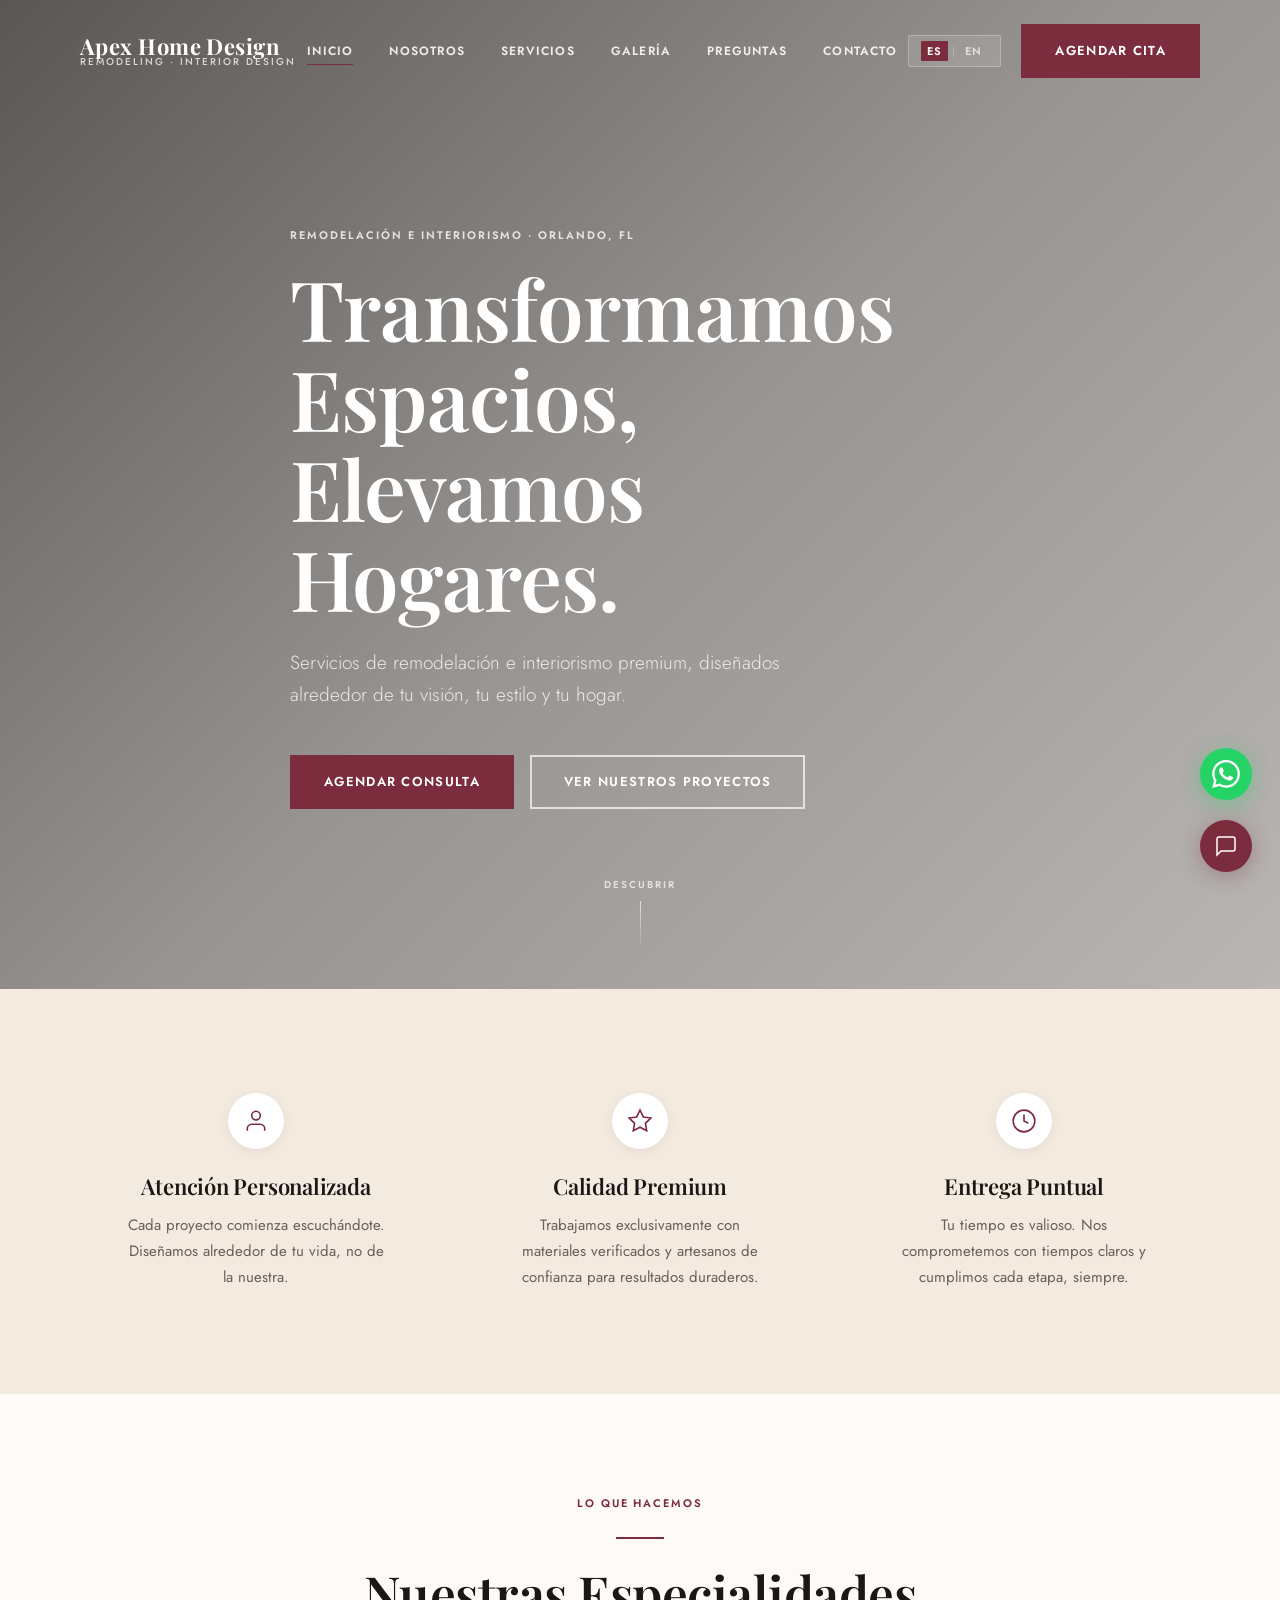
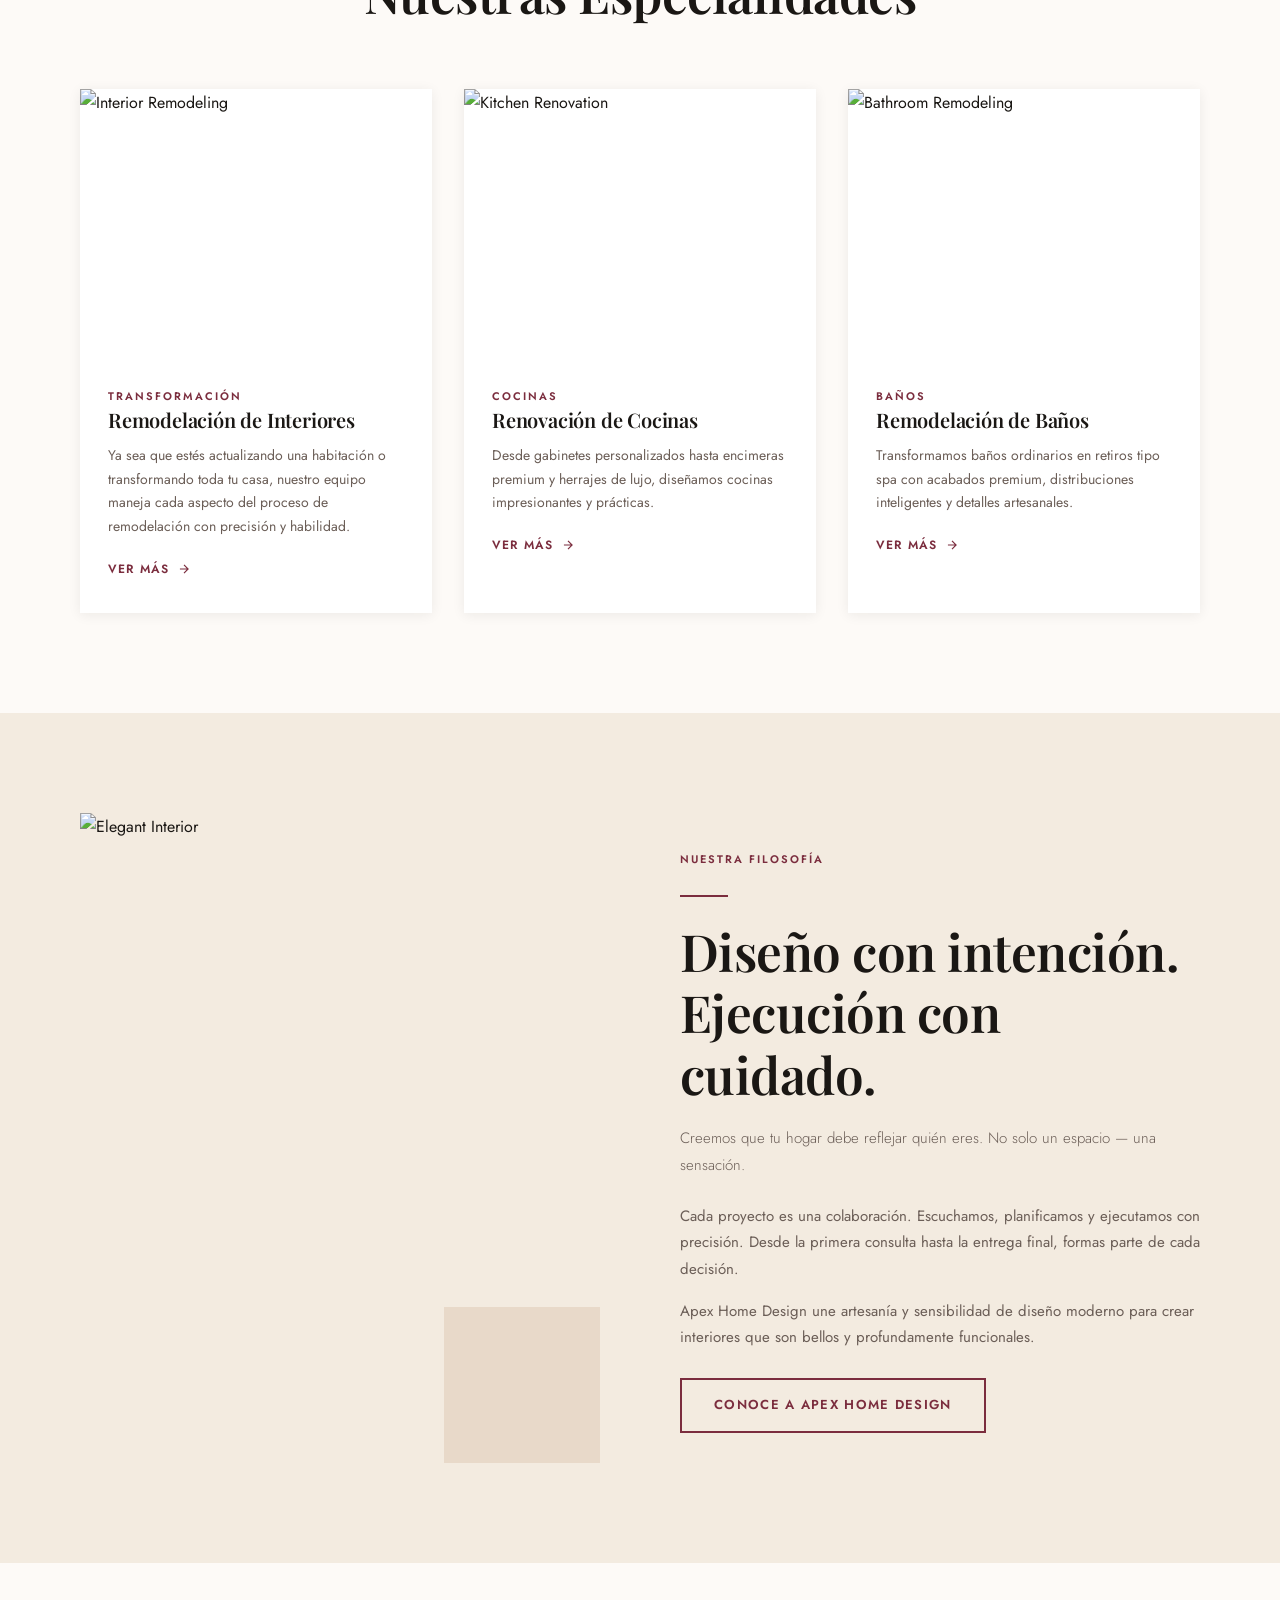
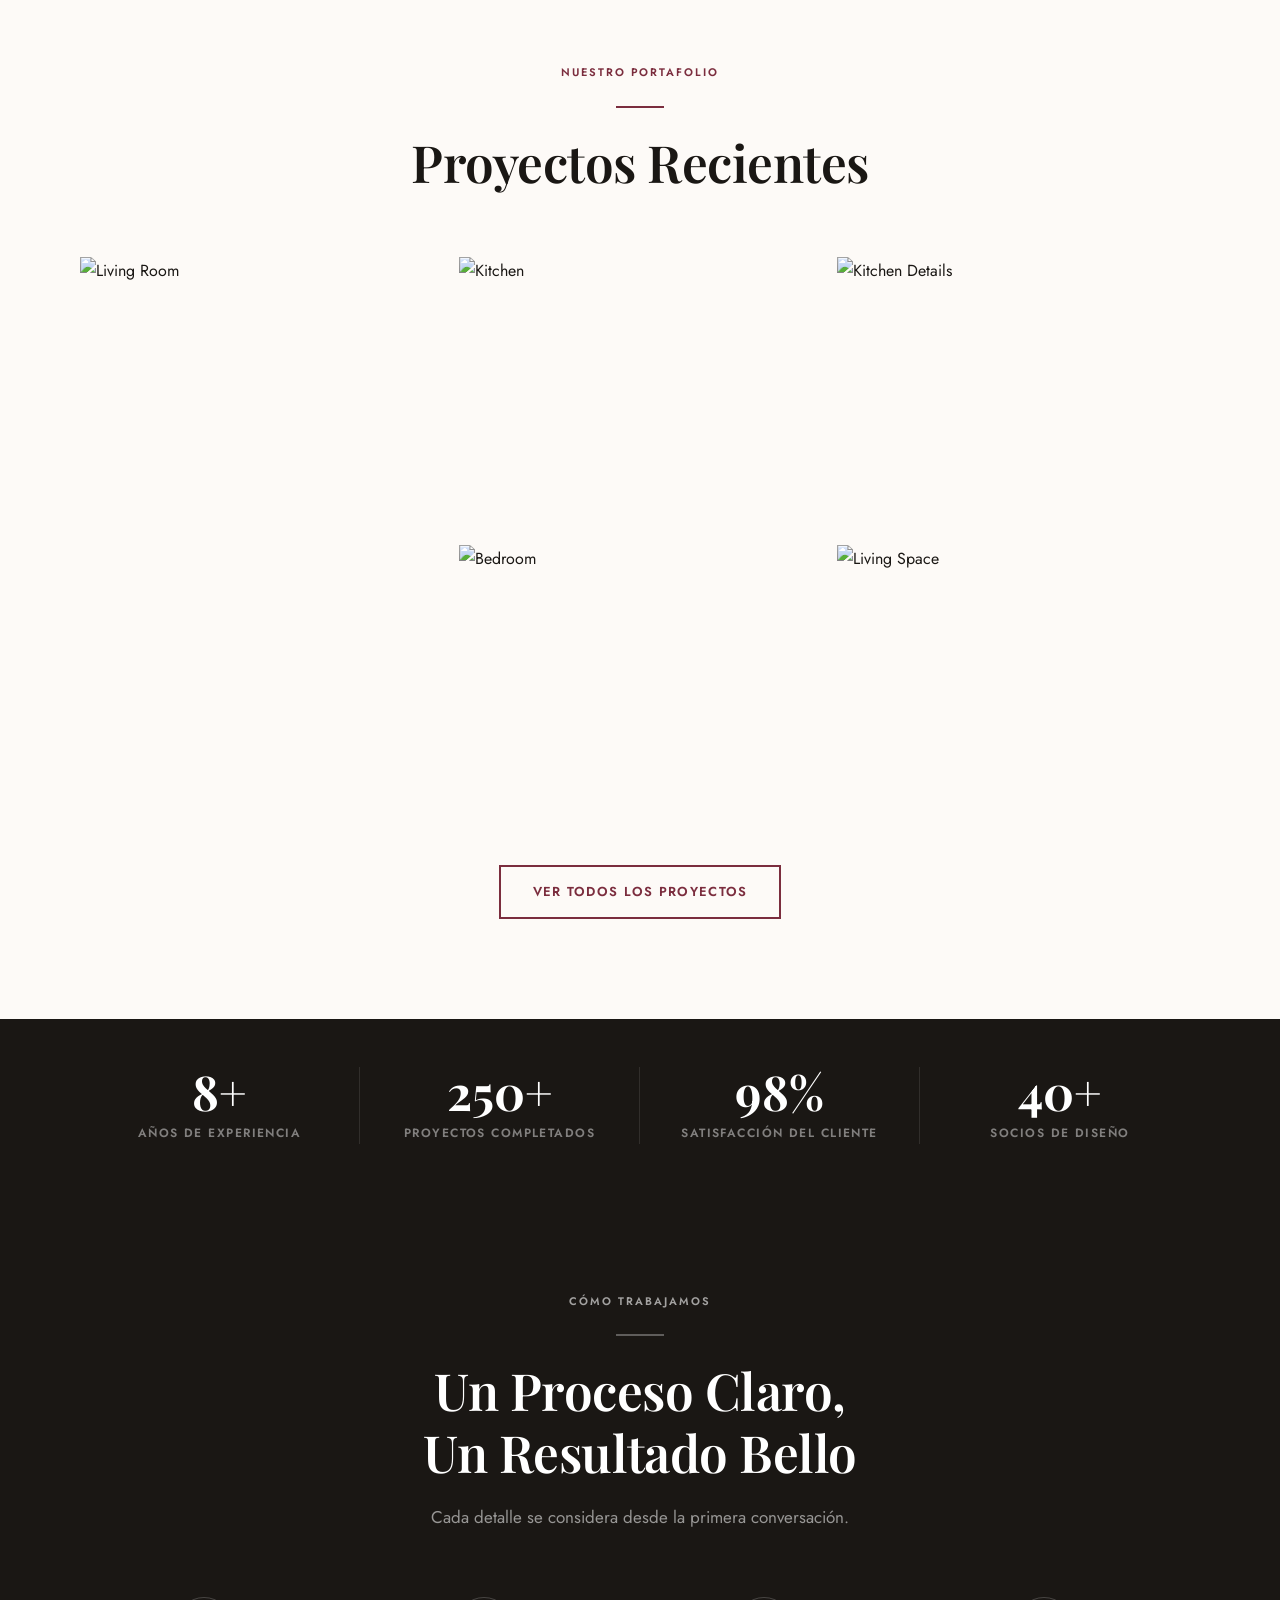
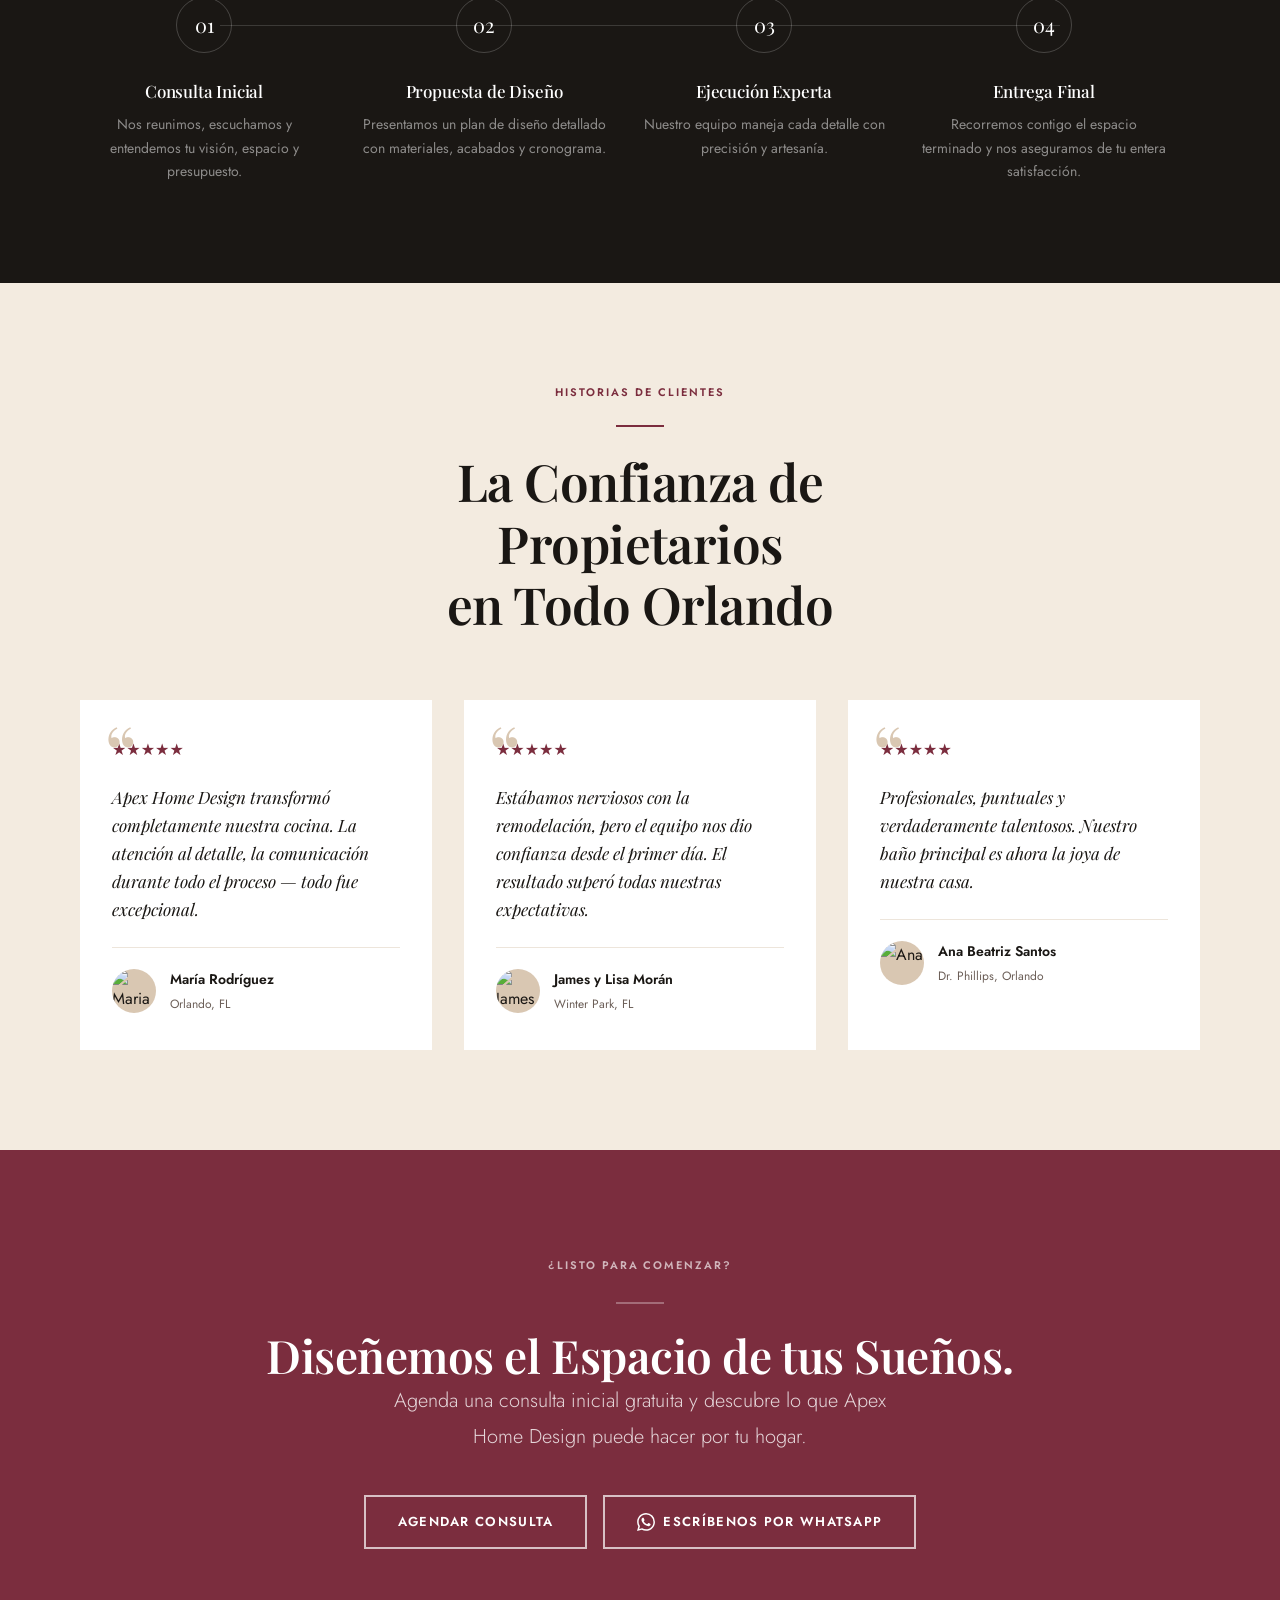
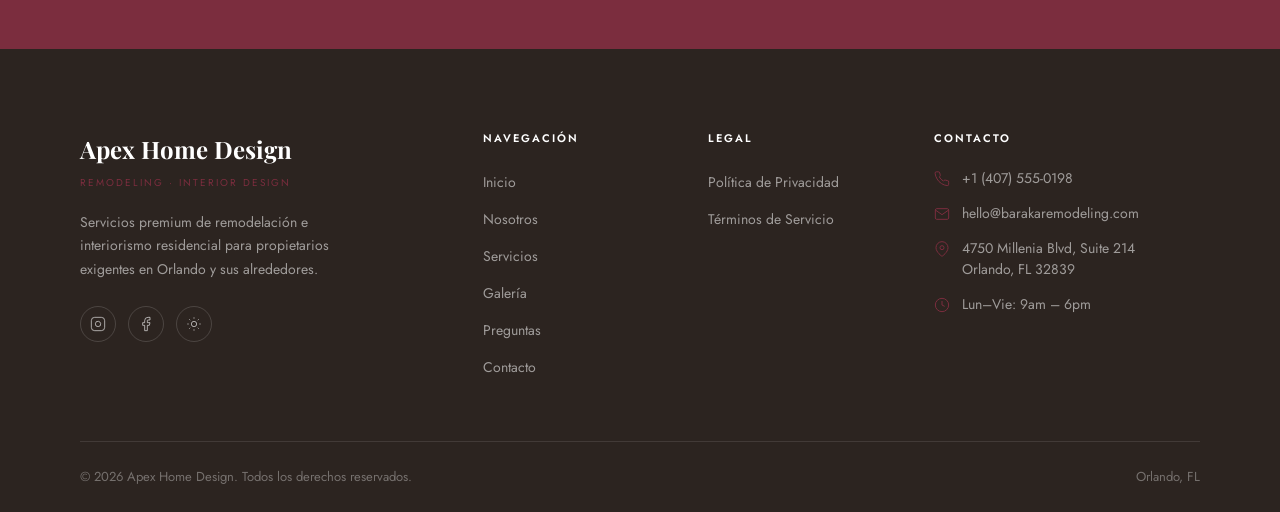
==== commit 623b1f90: "rename: change to fictitious business name for portfolio privacy" ====
--- a/index.html
+++ b/index.html
@@ -3,8 +3,8 @@
 <head>
   <meta charset="UTF-8">
   <meta name="viewport" content="width=device-width, initial-scale=1.0">
-  <meta name="description" content="Baraka Remodeling — Premium interior remodeling and design services in Orlando, FL. Transformamos espacios, elevamos hogares.">
-  <title>Baraka Remodeling | Interior Design · Orlando, FL</title>
+  <meta name="description" content="Apex Home Design — Premium interior remodeling and design services in Orlando, FL. Transformamos espacios, elevamos hogares.">
+  <title>Apex Home Design | Interior Design · Orlando, FL</title>
   <link rel="preconnect" href="https://fonts.googleapis.com">
   <link rel="preconnect" href="https://fonts.gstatic.com" crossorigin>
   <link rel="stylesheet" href="css/style.css">
@@ -19,7 +19,7 @@
 <nav class="navbar transparent">
   <div class="nav-inner">
     <a href="index.html" class="nav-logo">
-      <span class="logo-main">Baraka</span>
+      <span class="logo-main">Apex Home Design</span>
       <span class="logo-sub">Remodeling · Interior Design</span>
     </a>
     <div class="nav-links">
@@ -192,8 +192,8 @@
         <h2 data-i18n="approach.h2">Diseño con intención.<br>Ejecutado con cuidado.</h2>
         <p class="lead" data-i18n="approach.lead">Creemos que tu hogar debe reflejar quién eres. No solo un espacio — una sensación.</p>
         <p data-i18n="approach.p1">Cada proyecto es una colaboración. Escuchamos, planificamos y ejecutamos con precisión. Desde la primera consulta hasta la entrega final, formas parte de cada decisión.</p>
-        <p data-i18n="approach.p2">Baraka Remodeling une artesanía y sensibilidad de diseño moderno para crear interiores que son bellos y profundamente funcionales.</p>
-        <a href="about.html" class="btn btn-wine-outline" data-i18n="approach.cta">Conoce a Baraka</a>
+        <p data-i18n="approach.p2">Apex Home Design une artesanía y sensibilidad de diseño moderno para crear interiores que son bellos y profundamente funcionales.</p>
+        <a href="about.html" class="btn btn-wine-outline" data-i18n="approach.cta">Conoce a Apex Home Design</a>
       </div>
     </div>
   </div>
@@ -318,7 +318,7 @@
         <div class="testimonial-stars">
           ★★★★★
         </div>
-        <blockquote data-i18n="testimonials.1.q">"Baraka transformó completamente nuestra cocina. La atención al detalle, la comunicación durante todo el proceso — todo fue excepcional."</blockquote>
+        <blockquote data-i18n="testimonials.1.q">"Apex Home Design transformó completamente nuestra cocina. La atención al detalle, la comunicación durante todo el proceso — todo fue excepcional."</blockquote>
         <div class="testimonial-author">
           <div class="testimonial-avatar">
             <img src="https://images.unsplash.com/photo-1494790108377-be9c29b29330?w=120&q=80&auto=format&fit=crop&crop=face" alt="Maria" loading="lazy">
@@ -368,7 +368,7 @@
       <span class="label" data-i18n="cta.label">¿Listo para Comenzar?</span>
       <span class="divider"></span>
       <h2 data-i18n="cta.h2">Diseñemos el Espacio de tus Sueños.</h2>
-      <p class="lead" data-i18n="cta.lead">Agenda una consulta inicial gratuita y descubre lo que Baraka puede hacer por tu hogar.</p>
+      <p class="lead" data-i18n="cta.lead">Agenda una consulta inicial gratuita y descubre lo que Apex Home Design puede hacer por tu hogar.</p>
       <div class="cta-btns">
         <a href="contact.html" class="btn btn-outline-light" data-i18n="cta.btn1">Agendar Consulta</a>
         <a href="https://wa.me/14075550198" target="_blank" rel="noopener" class="btn btn-outline-light">
@@ -387,7 +387,7 @@
   <div class="container">
     <div class="footer-grid">
       <div class="footer-brand">
-        <span class="logo-main">Baraka</span>
+        <span class="logo-main">Apex Home Design</span>
         <span class="logo-sub">Remodeling · Interior Design</span>
         <p data-i18n="footer.desc">Servicios premium de remodelación e interiorismo residencial para propietarios exigentes en Orlando y sus alrededores.</p>
         <div class="footer-social">
@@ -444,7 +444,7 @@
       </div>
     </div>
     <div class="footer-bottom">
-      <span data-i18n="footer.copy">© 2026 Baraka Remodeling. Todos los derechos reservados.</span>
+      <span data-i18n="footer.copy">© 2026 Apex Home Design. Todos los derechos reservados.</span>
       <span data-i18n="footer.loc">Orlando, FL</span>
     </div>
   </div>
@@ -467,7 +467,7 @@
         <svg viewBox="0 0 24 24" fill="none" stroke="currentColor" stroke-width="1.5"><path d="M21 15a2 2 0 0 1-2 2H7l-4 4V5a2 2 0 0 1 2-2h14a2 2 0 0 1 2 2z"/></svg>
       </div>
       <div class="chat-header-info">
-        <div class="chat-name">Baraka Assistant</div>
+        <div class="chat-name">Apex Home Design Assistant</div>
         <div class="chat-status"><span class="status-dot"></span> En línea · Online</div>
       </div>
     </div>
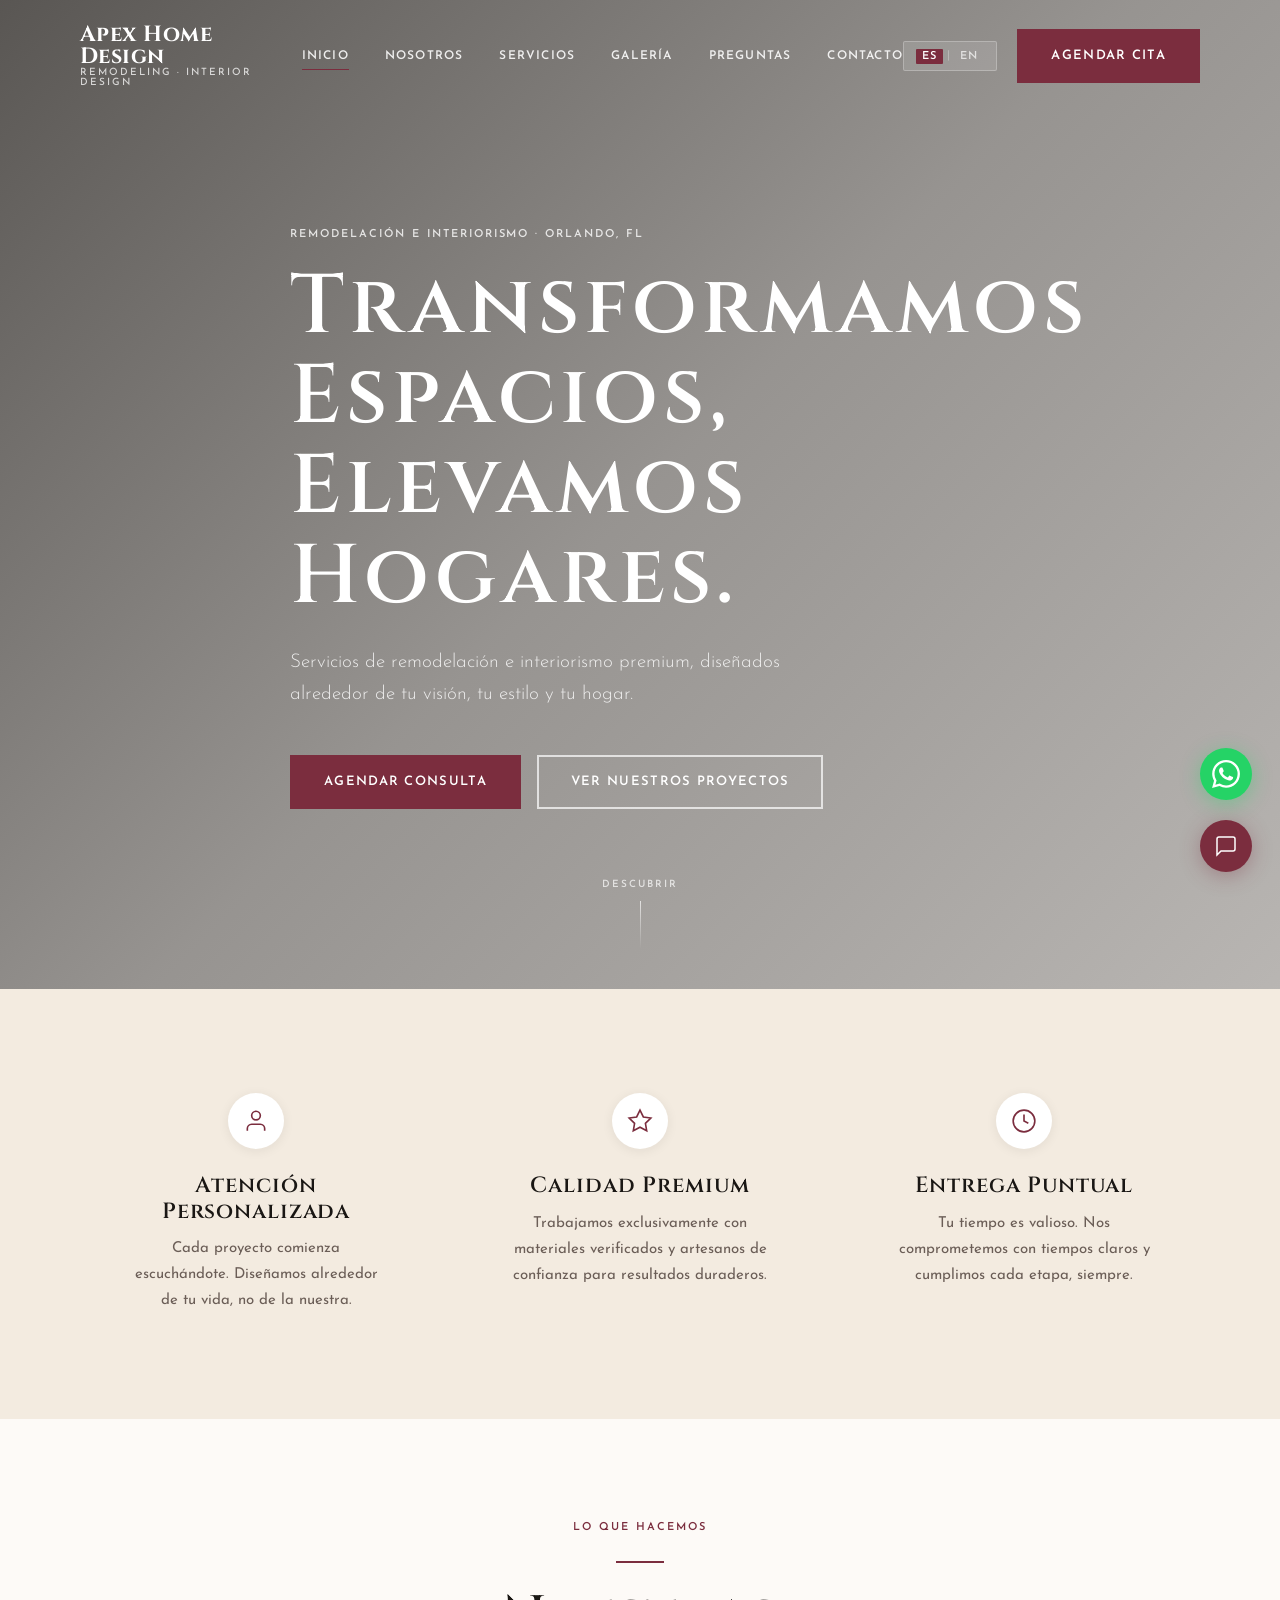
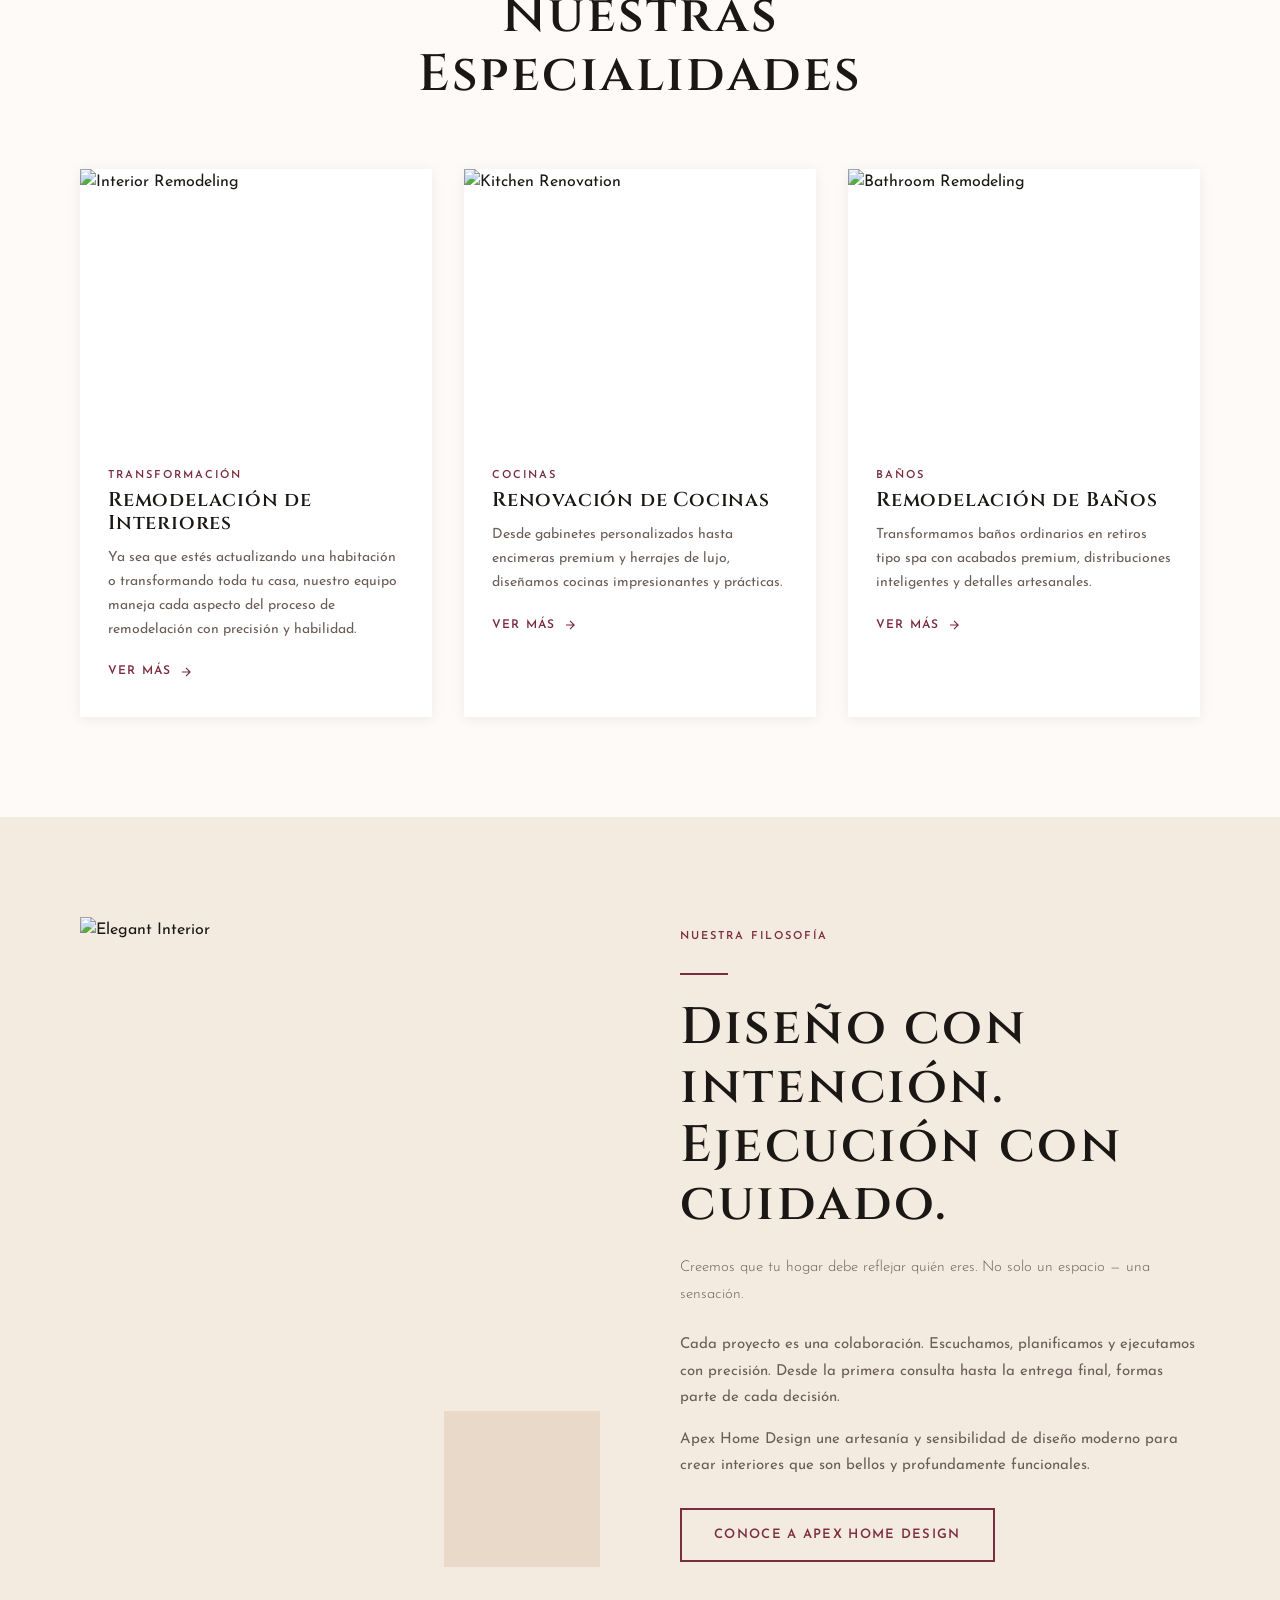
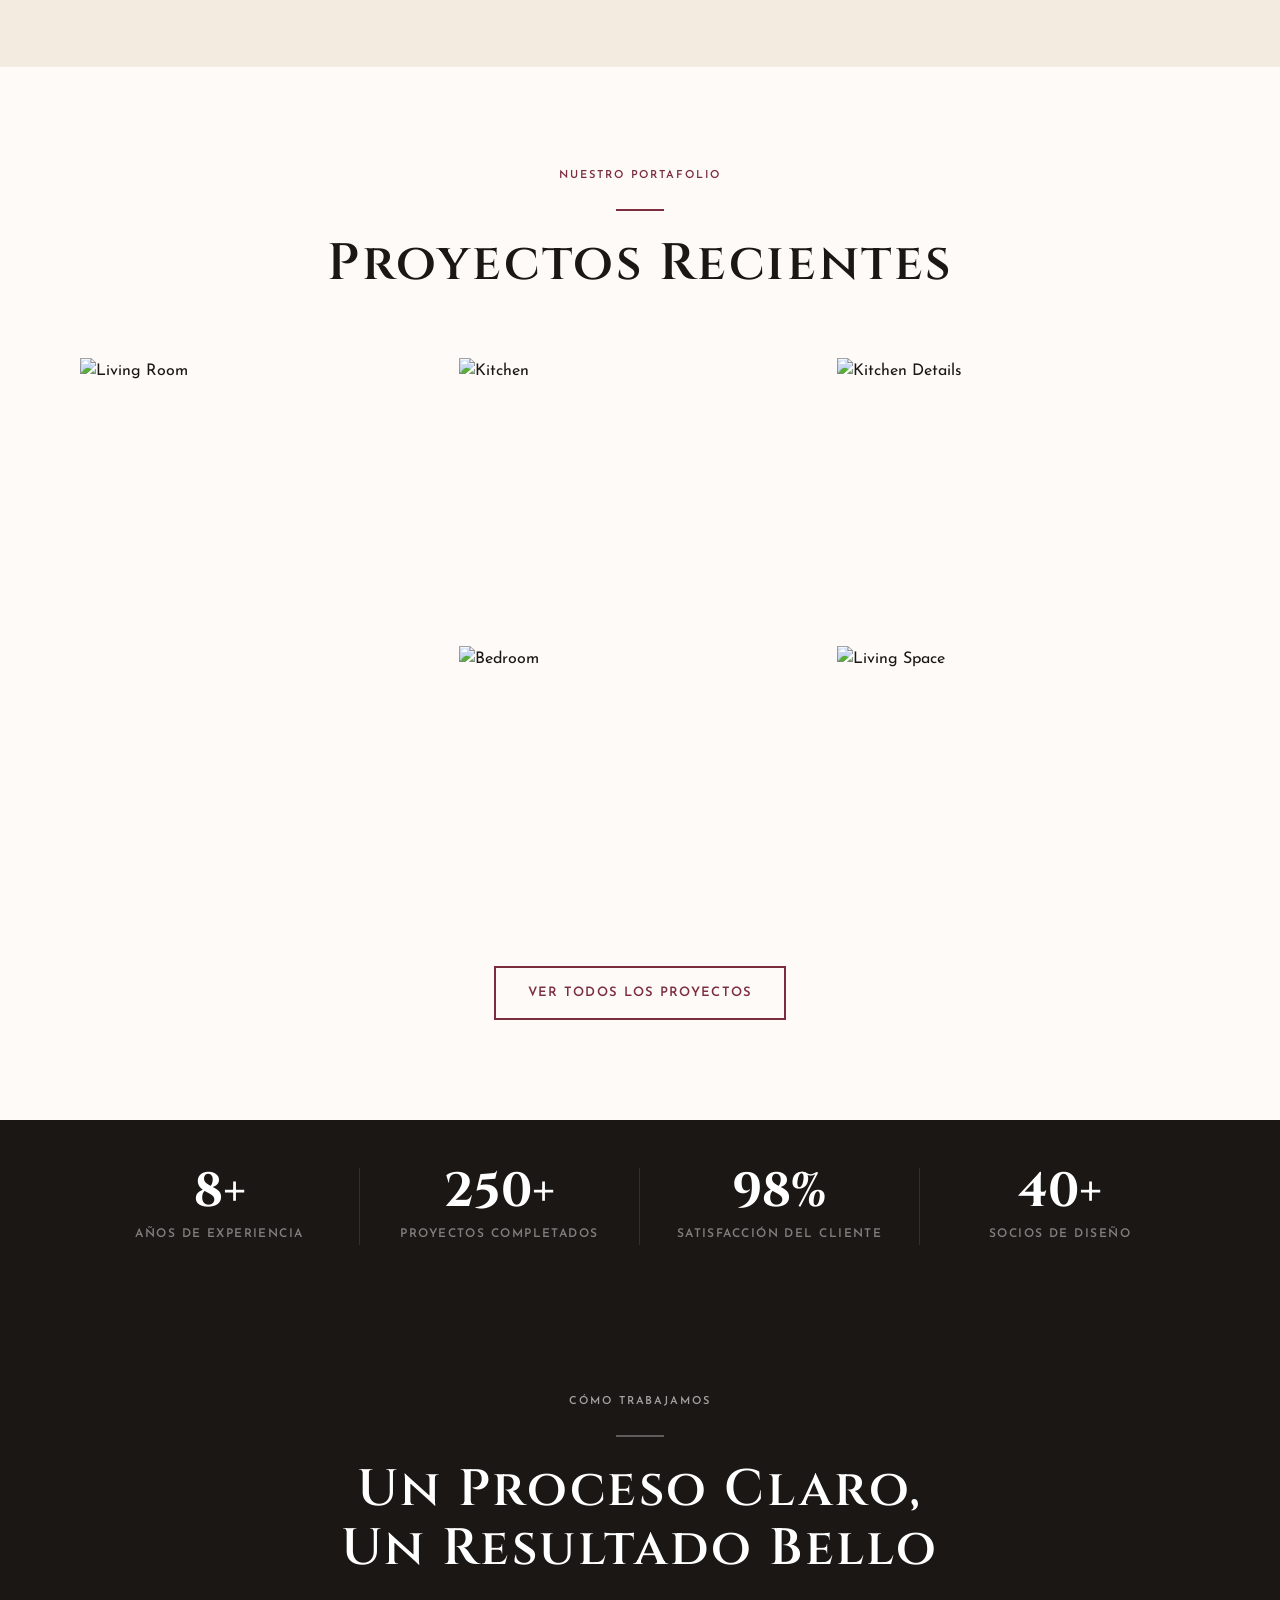
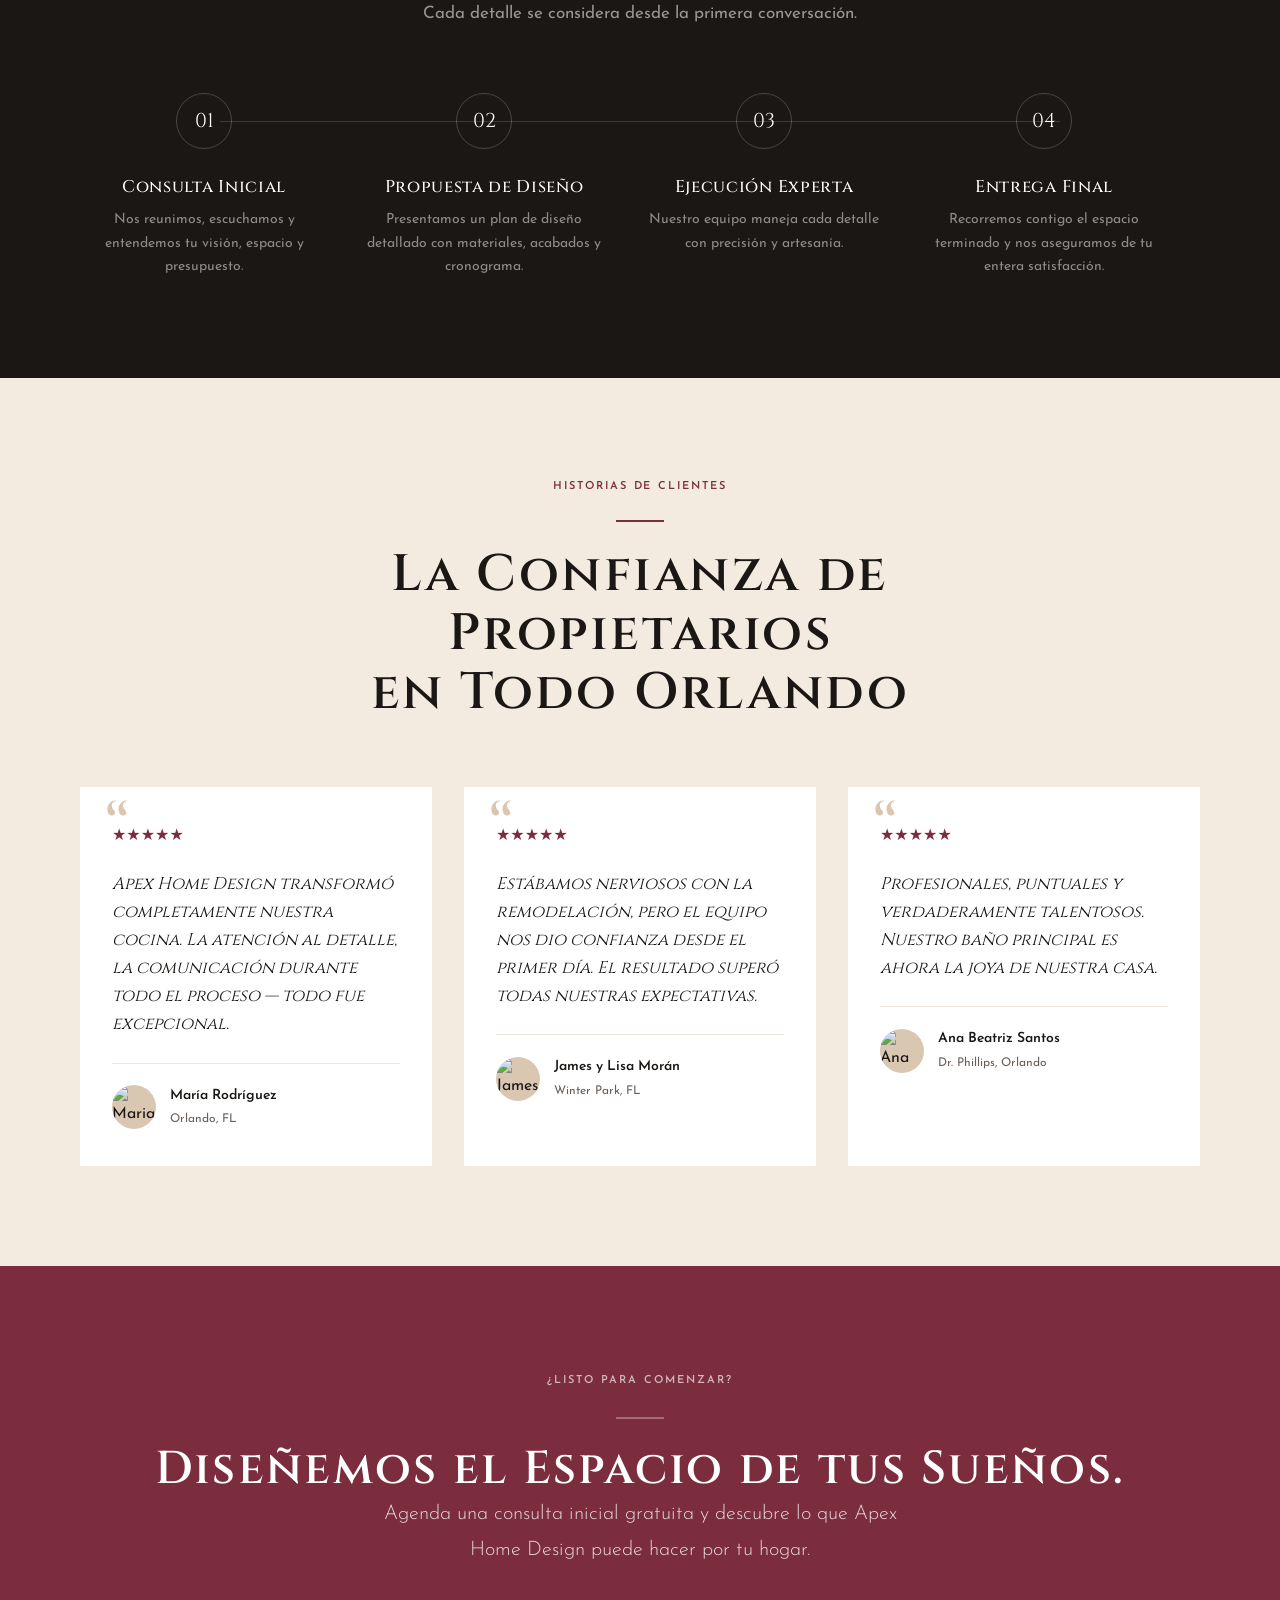
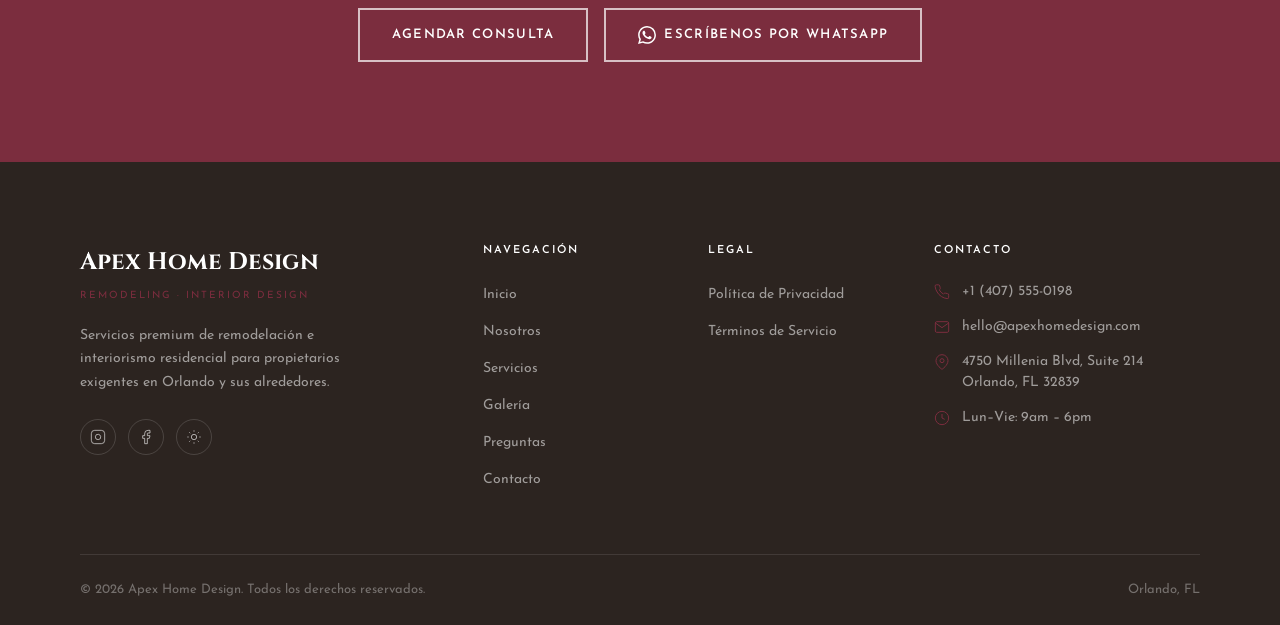
==== commit 6984c3ab: "rebrand to Apex Home Design + apply UI/UX improvements - Replace all baraka/barakaremodeling referen" ====
--- a/index.html
+++ b/index.html
@@ -431,7 +431,7 @@
         </div>
         <div class="footer-contact-item">
           <svg viewBox="0 0 24 24" fill="none" stroke="currentColor" stroke-width="1.5"><path d="M4 4h16c1.1 0 2 .9 2 2v12c0 1.1-.9 2-2 2H4c-1.1 0-2-.9-2-2V6c0-1.1.9-2 2-2z"/><polyline points="22,6 12,13 2,6"/></svg>
-          <span data-i18n="footer.email">hello@barakaremodeling.com</span>
+          <span data-i18n="footer.email">hello@apexhomedesign.com</span>
         </div>
         <div class="footer-contact-item">
           <svg viewBox="0 0 24 24" fill="none" stroke="currentColor" stroke-width="1.5"><path d="M21 10c0 7-9 13-9 13s-9-6-9-13a9 9 0 0 1 18 0z"/><circle cx="12" cy="10" r="3"/></svg>
--- a/css/style.css
+++ b/css/style.css
@@ -1,10 +1,10 @@
 /* ============================================================
-   BARAKA REMODELING — GLOBAL STYLES
+   APEX HOME DESIGN — GLOBAL STYLES
    Premium Interior Design | Orlando, FL
    ============================================================ */
 
 /* === GOOGLE FONTS === */
-@import url('https://fonts.googleapis.com/css2?family=Playfair+Display:ital,wght@0,400;0,500;0,600;0,700;1,400;1,600&family=Jost:wght@300;400;500;600&display=swap');
+@import url('https://fonts.googleapis.com/css2?family=Cinzel:wght@400;500;600;700&family=Josefin+Sans:wght@300;400;500;600;700&display=swap');
 
 /* === CSS VARIABLES === */
 :root {
@@ -24,8 +24,8 @@
   --border:     #DDD3C8;
   --border-light: #EDE5DB;
 
-  --font-serif: 'Playfair Display', Georgia, 'Times New Roman', serif;
-  --font-sans:  'Jost', system-ui, -apple-system, sans-serif;
+  --font-serif: 'Cinzel', Georgia, 'Times New Roman', serif;
+  --font-sans:  'Josefin Sans', system-ui, -apple-system, sans-serif;
 
   --max-w:        1200px;
   --section-v:    100px;
@@ -62,12 +62,12 @@
 h1, h2, h3, h4 {
   font-family: var(--font-serif);
   font-weight: 600;
-  line-height: 1.2;
+  line-height: 1.15;
   color: var(--charcoal);
-  letter-spacing: -0.01em;
-}
-h1 { font-size: clamp(44px, 6vw, 76px); }
-h2 { font-size: clamp(32px, 4vw, 52px); }
+  letter-spacing: 0.04em;
+}
+h1 { font-size: clamp(44px, 6vw, 76px); letter-spacing: 0.06em; }
+h2 { font-size: clamp(32px, 4vw, 52px); letter-spacing: 0.05em; }
 h3 { font-size: clamp(22px, 2.5vw, 30px); }
 h4 { font-size: 20px; }
 p  { color: var(--warm-gray); line-height: 1.75; }
@@ -1590,3 +1590,56 @@
   h1 { font-size: 38px; }
   h2 { font-size: 28px; }
 }
+
+/* ============================================================
+   ACCESSIBILITY — Focus States (WCAG 2.1 AA)
+   ============================================================ */
+:focus-visible {
+  outline: 2px solid var(--wine);
+  outline-offset: 3px;
+}
+a:focus-visible,
+button:focus-visible,
+input:focus-visible,
+select:focus-visible,
+textarea:focus-visible,
+[tabindex]:focus-visible {
+  outline: 2px solid var(--wine);
+  outline-offset: 3px;
+  border-radius: 1px;
+}
+/* Remove default outline only when focus-visible is supported */
+:focus:not(:focus-visible) { outline: none; }
+
+/* Skip-to-content link */
+.skip-link {
+  position: absolute;
+  top: -100%;
+  left: 16px;
+  z-index: 9999;
+  background: var(--wine);
+  color: var(--white);
+  padding: 10px 20px;
+  font-size: 13px;
+  font-weight: 600;
+  letter-spacing: 0.08em;
+  text-transform: uppercase;
+  transition: top 0.2s;
+}
+.skip-link:focus { top: 16px; }
+
+/* ============================================================
+   MOTION — Respect prefers-reduced-motion
+   ============================================================ */
+@media (prefers-reduced-motion: reduce) {
+  *, *::before, *::after {
+    animation-duration: 0.01ms !important;
+    animation-iteration-count: 1 !important;
+    transition-duration: 0.01ms !important;
+    scroll-behavior: auto !important;
+  }
+  .hero-bg { transform: none !important; transition: none !important; }
+  .fade-up { opacity: 1 !important; transform: none !important; transition: none !important; }
+  .scroll-line { animation: none; }
+  .status-dot { animation: none; }
+}
